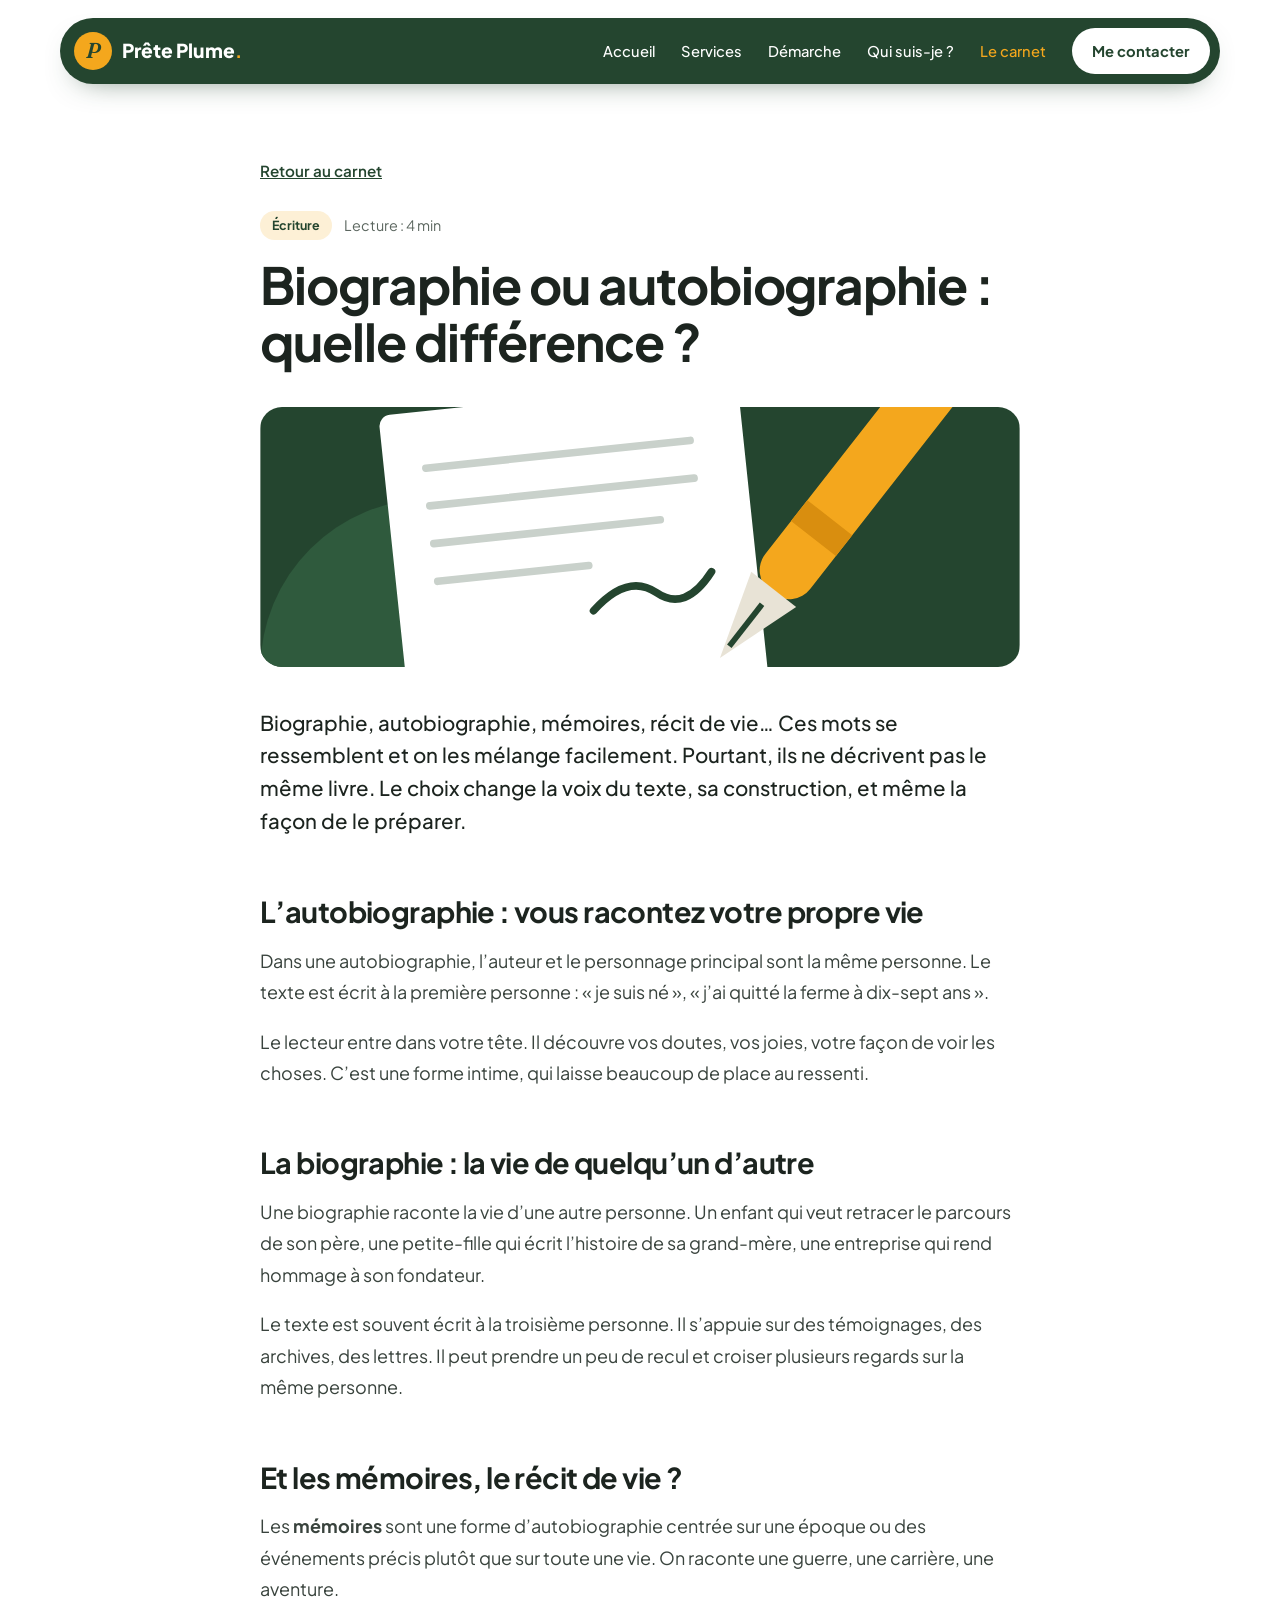
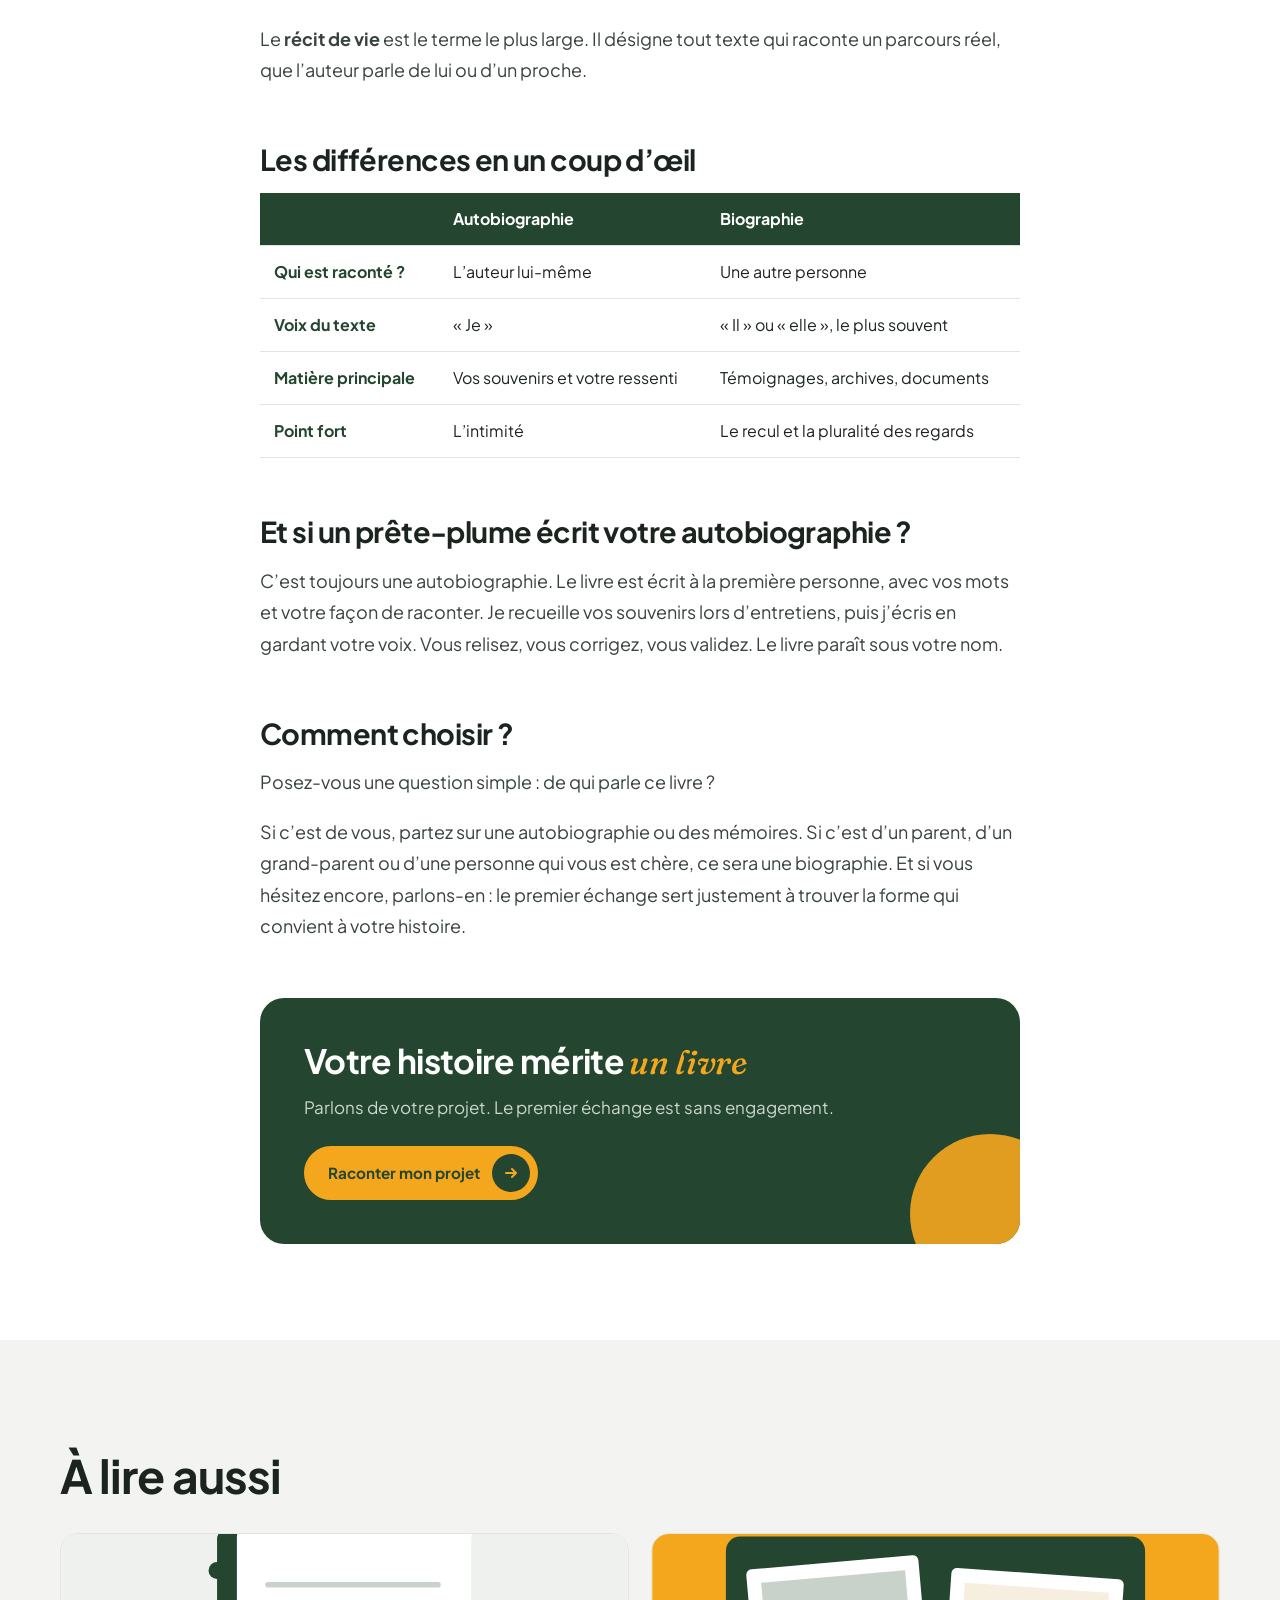
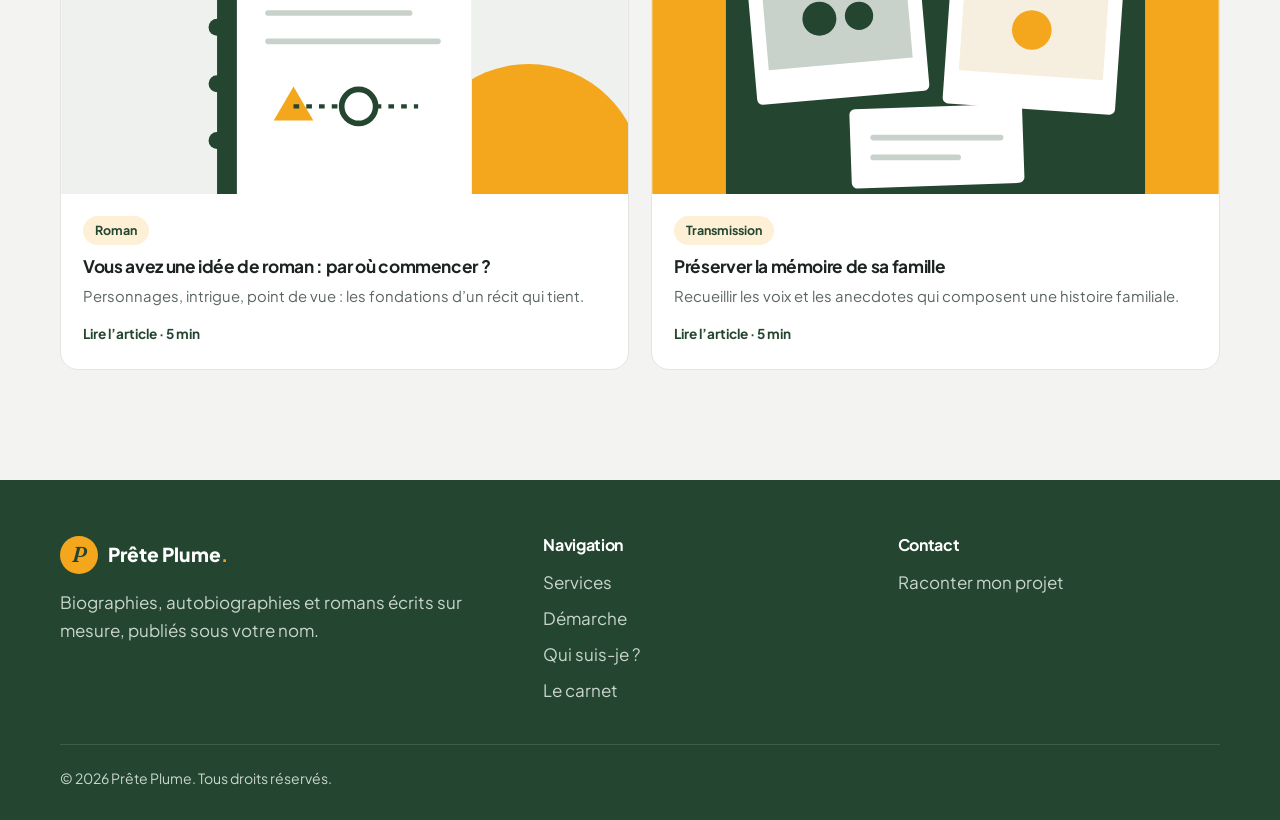
==== article-biographie-ou-autobiographie.html @ 500492b4 "Rédaction des quatre articles du carnet - Une page par article, avec illustration, temps de lecture," ====
<!doctype html>
<html lang="fr">
<head>
  <meta charset="utf-8">
  <meta name="viewport" content="width=device-width, initial-scale=1">
  <title>Biographie ou autobiographie : quelle différence ? Prête Plume</title>
  <meta name="description" content="Biographie, autobiographie, mémoires, récit de vie : les différences expliquées simplement, et comment choisir la forme de votre livre.">
  <link rel="icon" href="images/favicon.svg" type="image/svg+xml">
  <link rel="preconnect" href="https://fonts.googleapis.com">
  <link rel="preconnect" href="https://fonts.gstatic.com" crossorigin>
  <link href="https://fonts.googleapis.com/css2?family=Caveat:wght@600&family=Fraunces:ital,wght@1,500&family=Plus+Jakarta+Sans:wght@400;500;600;700;800&display=swap" rel="stylesheet">
  <link rel="stylesheet" href="styles.css">
</head>
<body>
  <div class="entete-zone">
    <header class="entete">
      <a class="logo" href="index.html"><span class="logo-rond" aria-hidden="true">P</span><span>Prête Plume<b>.</b></span></a>
      <button class="bouton-menu" type="button" aria-expanded="false" aria-controls="navigation">Menu</button>
      <nav class="navigation" id="navigation" aria-label="Navigation principale">
        <a href="index.html">Accueil</a>
        <a href="index.html#services">Services</a>
        <a href="index.html#demarche">Démarche</a>
        <a href="qui-suis-je.html">Qui suis-je ?</a>
        <a href="blog.html" aria-current="page">Le carnet</a>
        <a class="bouton-nav" href="index.html#contact">Me contacter</a>
      </nav>
    </header>
  </div>

  <main>
    <article class="lecture">
      <header class="lecture-entete">
        <a class="retour" href="blog.html">Retour au carnet</a>
        <p class="lecture-meta"><span class="categorie">Écriture</span> Lecture : 4 min</p>
        <h1>Biographie ou autobiographie : quelle différence ?</h1>
      </header>
      <img class="lecture-image" src="images/plume.svg" alt="" width="400" height="260">
      <div class="lecture-corps">
<p class="intro">Biographie, autobiographie, mémoires, récit de vie… Ces mots se ressemblent et on les mélange facilement. Pourtant, ils ne décrivent pas le même livre. Le choix change la voix du texte, sa construction, et même la façon de le préparer.</p>

<h2>L’autobiographie : vous racontez votre propre vie</h2>
<p>Dans une autobiographie, l’auteur et le personnage principal sont la même personne. Le texte est écrit à la première personne : « je suis né », « j’ai quitté la ferme à dix-sept ans ».</p>
<p>Le lecteur entre dans votre tête. Il découvre vos doutes, vos joies, votre façon de voir les choses. C’est une forme intime, qui laisse beaucoup de place au ressenti.</p>

<h2>La biographie : la vie de quelqu’un d’autre</h2>
<p>Une biographie raconte la vie d’une autre personne. Un enfant qui veut retracer le parcours de son père, une petite-fille qui écrit l’histoire de sa grand-mère, une entreprise qui rend hommage à son fondateur.</p>
<p>Le texte est souvent écrit à la troisième personne. Il s’appuie sur des témoignages, des archives, des lettres. Il peut prendre un peu de recul et croiser plusieurs regards sur la même personne.</p>

<h2>Et les mémoires, le récit de vie ?</h2>
<p>Les <strong>mémoires</strong> sont une forme d’autobiographie centrée sur une époque ou des événements précis plutôt que sur toute une vie. On raconte une guerre, une carrière, une aventure.</p>
<p>Le <strong>récit de vie</strong> est le terme le plus large. Il désigne tout texte qui raconte un parcours réel, que l’auteur parle de lui ou d’un proche.</p>

<h2>Les différences en un coup d’œil</h2>
<div class="tableau-defilant">
<table>
  <thead><tr><th scope="col"></th><th scope="col">Autobiographie</th><th scope="col">Biographie</th></tr></thead>
  <tbody>
    <tr><th scope="row">Qui est raconté ?</th><td>L’auteur lui-même</td><td>Une autre personne</td></tr>
    <tr><th scope="row">Voix du texte</th><td>« Je »</td><td>« Il » ou « elle », le plus souvent</td></tr>
    <tr><th scope="row">Matière principale</th><td>Vos souvenirs et votre ressenti</td><td>Témoignages, archives, documents</td></tr>
    <tr><th scope="row">Point fort</th><td>L’intimité</td><td>Le recul et la pluralité des regards</td></tr>
  </tbody>
</table>
</div>

<h2>Et si un prête-plume écrit votre autobiographie ?</h2>
<p>C’est toujours une autobiographie. Le livre est écrit à la première personne, avec vos mots et votre façon de raconter. Je recueille vos souvenirs lors d’entretiens, puis j’écris en gardant votre voix. Vous relisez, vous corrigez, vous validez. Le livre paraît sous votre nom.</p>

<h2>Comment choisir ?</h2>
<p>Posez-vous une question simple : de qui parle ce livre ?</p>
<p>Si c’est de vous, partez sur une autobiographie ou des mémoires. Si c’est d’un parent, d’un grand-parent ou d’une personne qui vous est chère, ce sera une biographie. Et si vous hésitez encore, parlons-en : le premier échange sert justement à trouver la forme qui convient à votre histoire.</p>
</div>
      <aside class="lecture-appel" aria-label="Contact">
        <h2>Votre histoire mérite <span class="accent">un livre</span></h2>
        <p>Parlons de votre projet. Le premier échange est sans engagement.</p>
        <a class="bouton bouton-jaune" href="index.html#contact">Raconter mon projet <span class="rond" aria-hidden="true"><svg viewBox="0 0 16 16" fill="none" stroke="currentColor" stroke-width="2" stroke-linecap="round" stroke-linejoin="round"><path d="M3 8h10M9 4l4 4-4 4"/></svg></span></a>
      </aside>
    </article>
    <section class="section lecture-suite" aria-labelledby="a-lire">
      <div class="conteneur">
        <h2 id="a-lire">À lire aussi</h2>
        <div class="articles">
          <a class="article" href="article-idee-de-roman.html"><img src="images/carnet.svg" alt="" width="400" height="260" loading="lazy"><div><span class="categorie">Roman</span><h3 class="h3">Vous avez une idée de roman : par où commencer ?</h3><p>Personnages, intrigue, point de vue : les fondations d’un récit qui tient.</p><span class="lire">Lire l’article · 5 min</span></div></a>
          <a class="article" href="article-memoire-familiale.html"><img src="images/famille.svg" alt="" width="400" height="260" loading="lazy"><div><span class="categorie">Transmission</span><h3 class="h3">Préserver la mémoire de sa famille</h3><p>Recueillir les voix et les anecdotes qui composent une histoire familiale.</p><span class="lire">Lire l’article · 5 min</span></div></a>
        </div>
      </div>
    </section>
  </main>
  <footer class="pied">
    <div class="conteneur">
      <div>
        <a class="logo" href="index.html"><span class="logo-rond" aria-hidden="true">P</span><span>Prête Plume<b>.</b></span></a>
        <p>Biographies, autobiographies et romans écrits sur mesure, publiés sous votre nom.</p>
      </div>
      <div>
        <h3>Navigation</h3>
        <ul><li><a href="index.html#services">Services</a></li><li><a href="index.html#demarche">Démarche</a></li><li><a href="qui-suis-je.html">Qui suis-je ?</a></li><li><a href="blog.html">Le carnet</a></li></ul>
      </div>
      <div>
        <h3>Contact</h3>
        <ul><li><a href="index.html#contact">Raconter mon projet</a></li></ul>
      </div>
    </div>
    <p class="pied-bas">© <span class="annee"></span> Prête Plume. Tous droits réservés.</p>
  </footer>
  <script src="script.js"></script>
</body>
</html>
---- styles.css ----
:root {
  --vert: #24452f;
  --vert-clair: #2f5a3d;
  --jaune: #f4a71d;
  --jaune-fonce: #d98e0f;
  --blanc: #ffffff;
  --gris: #f3f4f1;
  --encre: #1c241f;
  --texte: #5b665f;
  --filet: #e2e5e0;
  --sans: "Plus Jakarta Sans", system-ui, -apple-system, "Segoe UI", sans-serif;
  --serif: "Fraunces", Georgia, serif;
  --main: "Caveat", cursive;
  --large: min(1160px, 100% - 2 * var(--gouttiere));
  --gouttiere: clamp(16px, 4vw, 40px);
}

*, *::before, *::after { box-sizing: border-box; }
html { scroll-behavior: smooth; -webkit-text-size-adjust: 100%; }
body { margin: 0; background: var(--blanc); color: var(--encre); font: 400 1.0625rem/1.65 var(--sans); overflow-x: hidden; }
img { max-width: 100%; display: block; }
h1, h2, h3 { margin: 0; line-height: 1.12; font-weight: 700; letter-spacing: -.02em; text-wrap: balance; }
h1 { font-size: clamp(2.4rem, 5vw, 3.9rem); }
h2 { font-size: clamp(2rem, 3.6vw, 2.9rem); }
h3 { font-size: 1.25rem; }
p { margin: 0 0 1em; }
a { color: inherit; }
:focus-visible { outline: 3px solid var(--jaune); outline-offset: 3px; }

.accent { font-family: var(--serif); font-style: italic; font-weight: 500; color: var(--jaune); letter-spacing: -.01em; }
.conteneur { width: var(--large); margin-inline: auto; }
.visuellement-cache { position: absolute; width: 1px; height: 1px; overflow: hidden; clip: rect(0 0 0 0); white-space: nowrap; }

/* Boutons */

.bouton {
  display: inline-flex; align-items: center; gap: 12px;
  border: 2px solid var(--vert); border-radius: 999px;
  background: var(--vert); color: var(--blanc);
  padding: 6px 6px 6px 22px;
  font: 700 .95rem/1 var(--sans); text-decoration: none; cursor: pointer;
  transition: background .2s, border-color .2s;
}
.bouton .rond {
  display: grid; place-items: center; width: 38px; height: 38px; border-radius: 50%;
  background: var(--jaune); color: var(--vert);
}
.bouton .rond svg { width: 16px; height: 16px; }
.bouton:hover { background: var(--vert-clair); border-color: var(--vert-clair); }
.bouton-contour { background: transparent; color: var(--vert); padding: 14px 24px; }
.bouton-contour:hover { background: var(--vert); color: var(--blanc); }
.bouton-jaune { background: var(--jaune); border-color: var(--jaune); color: var(--vert); }
.bouton-jaune .rond { background: var(--vert); color: var(--jaune); }
.bouton-jaune:hover { background: var(--jaune-fonce); border-color: var(--jaune-fonce); }

/* En-tête */

.entete-zone { padding-top: 18px; position: sticky; top: 0; z-index: 20; }
.entete {
  position: relative; width: var(--large); margin-inline: auto;
  display: flex; align-items: center; justify-content: space-between; gap: 20px;
  background: var(--vert); color: var(--blanc);
  border-radius: 999px; padding: 10px 10px 10px 14px;
  box-shadow: 0 12px 30px -18px rgba(36, 69, 47, .7);
}
.logo { display: inline-flex; align-items: center; gap: 10px; color: var(--blanc); text-decoration: none; font-weight: 800; font-size: 1.2rem; white-space: nowrap; }
.logo-rond { display: grid; place-items: center; width: 38px; height: 38px; border-radius: 50%; background: var(--jaune); color: var(--vert); font: italic 600 1.35rem/1 var(--serif); }
.logo b { color: var(--jaune); }
.navigation { display: flex; align-items: center; gap: 26px; font-size: .92rem; font-weight: 500; }
.navigation a { text-decoration: none; }
.navigation a:not(.bouton-nav):hover, .navigation a[aria-current="page"] { color: var(--jaune); }
.bouton-nav { background: var(--blanc); color: var(--vert); border-radius: 999px; padding: 11px 20px; font-weight: 700; }
.bouton-nav:hover { background: var(--jaune); }
.bouton-menu { display: none; border: 0; border-radius: 999px; background: var(--blanc); color: var(--vert); padding: 10px 18px; font: 700 .92rem var(--sans); cursor: pointer; }

/* Ouverture */

.ouverture { width: var(--large); margin-inline: auto; display: grid; grid-template-columns: 1.05fr .95fr; gap: 40px; align-items: center; padding: clamp(40px, 6vw, 72px) 0 40px; }
.salut {
  position: relative; display: inline-block; margin: 0 0 22px; padding: 6px 14px;
  border: 1.5px solid var(--encre); font: 600 1.5rem/1 var(--main);
}
.salut::before, .salut::after { content: ""; position: absolute; width: 9px; height: 9px; background: var(--jaune); border: 1.5px solid var(--encre); }
.salut::before { top: -5px; left: -5px; }
.salut::after { bottom: -5px; right: -5px; }
.ouverture h1 { max-width: 13em; }
.chapeau { color: var(--texte); max-width: 34em; margin: 22px 0 30px; font-size: 1.1rem; }
.actions { display: flex; flex-wrap: wrap; gap: 14px; align-items: center; }

.visuel { position: relative; width: min(100%, 470px); aspect-ratio: 1; margin-left: auto; }
.visuel .forme { position: absolute; inset: 8% 4% 4% 8%; background: var(--jaune); border-radius: 58% 42% 46% 54% / 52% 48% 52% 48%; }
.visuel .forme-2 { position: absolute; inset: 0 auto auto 0; width: 34%; aspect-ratio: 1; border: 2px dashed var(--vert); border-radius: 50%; }
.visuel .photo { position: absolute; inset: 14% 10% 10% 14%; border-radius: 50%; overflow: hidden; border: 8px solid var(--blanc); box-shadow: 0 30px 60px -30px rgba(28, 36, 31, .55); }
.visuel .photo img { width: 100%; height: 100%; object-fit: cover; }
.pastille {
  position: absolute; display: inline-flex; align-items: center; gap: 8px;
  padding: 10px 18px; border-radius: 999px; font-weight: 700; font-size: .9rem; white-space: nowrap;
  box-shadow: 0 14px 30px -16px rgba(28, 36, 31, .6);
}
.pastille-vert { background: var(--vert); color: var(--blanc); }
.pastille-jaune { background: var(--jaune); color: var(--vert); }
.pastille-blanc { background: var(--blanc); color: var(--vert); }
.visuel .p1 { left: -4%; bottom: 16%; }
.visuel .p2 { right: -2%; top: 52%; }
.visuel .p3 { left: 18%; top: 4%; }

.badge { position: absolute; right: 2%; top: 6%; width: 104px; height: 104px; border-radius: 50%; background: var(--vert); color: var(--blanc); display: grid; place-items: center; text-decoration: none; }
.badge svg.texte-rond { position: absolute; inset: 0; width: 100%; height: 100%; animation: tourne 16s linear infinite; }
.badge .coeur { width: 40px; height: 40px; border-radius: 50%; background: var(--jaune); color: var(--vert); display: grid; place-items: center; }
.badge .coeur svg { width: 16px; height: 16px; }
@keyframes tourne { to { transform: rotate(360deg); } }

/* Bandeau défilant */

.bandeau { position: relative; margin: 40px 0 0; padding: 26px 0 34px; }
.bandeau::before { content: ""; position: absolute; inset: 22px 0 0; background: var(--vert); transform: skewY(-1.4deg); }
.bandeau-piste { position: relative; background: var(--jaune); transform: skewY(1deg); overflow: hidden; padding: 18px 0; }
.bandeau-ruban { display: flex; width: max-content; gap: 40px; animation: defile 34s linear infinite; }
.bandeau-ruban span { display: inline-flex; align-items: center; gap: 40px; font-weight: 800; font-size: clamp(1.2rem, 2.2vw, 1.7rem); color: var(--encre); white-space: nowrap; }
.bandeau-ruban span::after { content: "✳"; color: var(--vert); font-weight: 400; }
@keyframes defile { to { transform: translateX(-50%); } }

/* Sections */

.section { padding: clamp(64px, 9vw, 110px) 0; }
.section-entete { display: flex; justify-content: space-between; align-items: end; gap: 24px; flex-wrap: wrap; margin-bottom: 44px; }
.section-entete.centre { flex-direction: column; align-items: center; text-align: center; }
.section-entete p { color: var(--texte); max-width: 34em; margin: 14px 0 0; }
.surtitre { display: inline-flex; align-items: center; gap: 10px; margin: 0 0 10px; font-weight: 600; font-size: .98rem; }
.surtitre::before { content: ""; width: 14px; height: 3px; border-radius: 2px; background: var(--jaune); }

.cartes { display: grid; grid-template-columns: repeat(3, 1fr); gap: 22px; }
.carte { display: flex; flex-direction: column; background: var(--gris); border: 1px solid var(--filet); border-radius: 18px; padding: 28px; transition: background .25s, color .25s, transform .25s; }
.carte .icone { display: grid; place-items: center; width: 62px; height: 62px; border-radius: 50%; background: var(--blanc); margin-bottom: 22px; }
.carte .icone svg { width: 30px; height: 30px; }
.carte h3 { margin-bottom: 10px; }
.carte p { color: var(--texte); font-size: .98rem; }
.carte .lien { margin-top: auto; font-weight: 700; font-size: .95rem; color: var(--vert); text-decoration: none; display: inline-flex; gap: 8px; align-items: center; }
.carte .lien svg { width: 16px; height: 16px; color: var(--jaune-fonce); }
.carte:hover { background: var(--vert); color: var(--blanc); transform: translateY(-4px); }
.carte:hover p { color: #c9d6cd; }
.carte:hover .lien { color: var(--jaune); }

.etapes { list-style: none; margin: 0; padding: 0; display: grid; grid-template-columns: repeat(3, 1fr); gap: 22px; counter-reset: etape; }
.etapes li { counter-increment: etape; position: relative; padding: 30px 28px 28px; border-radius: 18px; background: var(--blanc); border: 1px solid var(--filet); }
.etapes li::before { content: counter(etape); display: grid; place-items: center; width: 52px; height: 52px; border-radius: 50%; background: var(--jaune); color: var(--vert); font: 800 1.35rem/1 var(--sans); margin-bottom: 20px; }
.etapes h3 { margin-bottom: 8px; }
.etapes p { color: var(--texte); margin: 0; font-size: .98rem; }
.demarche { background: var(--gris); }

/* À propos */

.apropos { background: var(--vert); color: var(--blanc); overflow: hidden; }
.apropos .conteneur { display: grid; grid-template-columns: .9fr 1.1fr; gap: clamp(40px, 6vw, 90px); align-items: center; }
.apropos .surtitre { color: var(--blanc); }
.apropos p { color: #c9d6cd; }
.apropos-visuel { position: relative; width: min(100%, 440px); aspect-ratio: 1; margin-inline: auto; }
.apropos-visuel .cercle { position: absolute; inset: 0; border-radius: 50%; background: var(--jaune); }
.apropos-visuel .photo { position: absolute; inset: 9%; border-radius: 50%; overflow: hidden; border: 6px solid var(--vert); }
.apropos-visuel .photo img { width: 100%; height: 100%; object-fit: cover; }
.nuage { position: absolute; left: 0; right: 0; bottom: -2%; display: flex; flex-wrap: wrap; justify-content: center; gap: 8px; padding: 0 6%; }
.nuage span { padding: 7px 14px; border-radius: 999px; font-weight: 700; font-size: .82rem; box-shadow: 0 10px 20px -12px rgba(0, 0, 0, .5); }
.nuage span:nth-child(odd) { background: var(--jaune); color: var(--vert); transform: rotate(-4deg); }
.nuage span:nth-child(even) { background: var(--encre); color: var(--blanc); transform: rotate(3deg); }

.chiffres { display: grid; grid-template-columns: repeat(3, 1fr); gap: 18px; margin: 30px 0 34px; padding: 0; list-style: none; }
.chiffres strong { display: block; font-size: clamp(1.7rem, 3vw, 2.2rem); color: var(--jaune); line-height: 1.1; }
.chiffres span { font-size: .9rem; color: #c9d6cd; }
.signature { font: 600 2.1rem/1 var(--main); color: var(--jaune); margin-left: 20px; }
.apropos .actions { align-items: center; }

/* Carnet */

.articles { display: grid; grid-template-columns: repeat(4, 1fr); gap: 22px; }
.article { border-radius: 18px; overflow: hidden; background: var(--blanc); border: 1px solid var(--filet); display: flex; flex-direction: column; }
.article img { aspect-ratio: 400 / 260; width: 100%; object-fit: cover; }
.article div { padding: 20px 22px 24px; }
.article .categorie { display: inline-block; font-size: .78rem; font-weight: 700; color: var(--vert); background: #fdf0d6; border-radius: 999px; padding: 4px 12px; margin-bottom: 12px; }
.article h3, .article .h3 { font-size: 1.08rem; margin-bottom: 8px; }
.article p { color: var(--texte); font-size: .93rem; margin: 0; }
.article .bientot { display: block; margin-top: 14px; font-size: .85rem; font-weight: 600; color: var(--jaune-fonce); }
.carnet-page .articles { grid-template-columns: repeat(2, 1fr); }

/* Contact */

.contact { background: var(--gris); }
.contact-boite { display: grid; grid-template-columns: .9fr 1.1fr; border-radius: 28px; overflow: hidden; background: var(--blanc); border: 1px solid var(--filet); }
.contact-infos { position: relative; background: var(--vert); color: var(--blanc); padding: clamp(32px, 5vw, 56px); overflow: hidden; }
.contact-infos::after { content: ""; position: absolute; right: -80px; bottom: -80px; width: 240px; height: 240px; border-radius: 50%; background: var(--jaune); }
.contact-infos p { color: #c9d6cd; position: relative; z-index: 1; }
.contact-infos .surtitre { color: var(--blanc); }
.contact-infos h2 { position: relative; z-index: 1; }
.engagements { list-style: none; padding: 0; margin: 26px 0 0; display: grid; gap: 12px; position: relative; z-index: 1; }
.engagements li { display: flex; gap: 12px; align-items: center; font-weight: 600; }
.engagements li::before { content: "✓"; display: grid; place-items: center; width: 28px; height: 28px; flex: none; border-radius: 50%; background: var(--jaune); color: var(--vert); font-weight: 800; }

.formulaire { padding: clamp(28px, 5vw, 56px); display: grid; grid-template-columns: 1fr 1fr; gap: 18px; }
.champ { display: flex; flex-direction: column; gap: 7px; font-weight: 600; font-size: .92rem; }
.champ.large, .formulaire .large { grid-column: 1 / -1; }
.facultatif { color: var(--texte); font-weight: 400; }
input[type="text"], input[type="email"], input[type="tel"], select, textarea {
  width: 100%; border: 1.5px solid var(--filet); border-radius: 12px; background: var(--gris);
  padding: 13px 15px; font: 400 1rem/1.4 var(--sans); color: var(--encre);
}
input:focus, select:focus, textarea:focus { outline: none; border-color: var(--vert); background: var(--blanc); box-shadow: 0 0 0 4px rgba(244, 167, 29, .3); }
textarea { min-height: 140px; resize: vertical; }
.formulaire .bouton { justify-self: start; }
.statut { margin: 0; font-weight: 600; min-height: 1.6em; }
.statut.erreur { color: #b42318; }
.statut.envoye { color: #1f7a45; }
.statut a { color: inherit; }

/* Pages intérieures */

.bandeau-page { width: var(--large); margin: 34px auto 0; border-radius: 28px; background: var(--vert); color: var(--blanc); padding: clamp(40px, 6vw, 72px); position: relative; overflow: hidden; }
.bandeau-page::after { content: ""; position: absolute; right: -60px; top: -60px; width: 220px; height: 220px; border-radius: 50%; background: var(--jaune); }
.bandeau-page p { color: #c9d6cd; max-width: 34em; margin: 14px 0 0; position: relative; z-index: 1; }
.bandeau-page h1 { position: relative; z-index: 1; max-width: 14em; }
.bandeau-page .surtitre { color: var(--blanc); position: relative; z-index: 1; }

.profil { display: grid; grid-template-columns: .85fr 1.15fr; gap: clamp(40px, 6vw, 90px); align-items: start; }
.profil-texte p { color: var(--texte); }
.profil-texte .chapeau { color: var(--encre); font-size: 1.2rem; margin-top: 0; }
.parcours { list-style: none; padding: 0; margin: 30px 0; display: grid; grid-template-columns: repeat(3, 1fr); gap: 14px; }
.parcours li { background: var(--gris); border-radius: 16px; padding: 18px; border: 1px solid var(--filet); }
.parcours strong { display: block; color: var(--vert); font-size: 1.05rem; }
.parcours span { font-size: .88rem; color: var(--texte); }

.merci { text-align: center; }
.merci .icone-ok { width: 84px; height: 84px; margin: 0 auto 24px; border-radius: 50%; background: var(--jaune); color: var(--vert); display: grid; place-items: center; font-size: 2.4rem; font-weight: 800; }
.merci p { color: var(--texte); }

/* Pied de page */

.pied { background: var(--vert); color: #c9d6cd; padding: 56px 0 30px; margin-top: 0; }
.pied .conteneur { display: grid; grid-template-columns: 1.4fr 1fr 1fr; gap: 32px; }
.pied h3 { color: var(--blanc); font-size: 1rem; margin-bottom: 14px; }
.pied ul { list-style: none; padding: 0; margin: 0; display: grid; gap: 8px; }
.pied a { text-decoration: none; }
.pied a:hover { color: var(--jaune); }
.pied .logo { margin-bottom: 14px; }
.pied-bas { width: var(--large); margin: 40px auto 0; padding-top: 22px; border-top: 1px solid #3b6047; font-size: .88rem; }

/* Responsive */

@media (max-width: 1000px) {
  .articles { grid-template-columns: repeat(2, 1fr); }
}

@media (max-width: 860px) {
  .bouton-menu { display: block; }
  .navigation {
    display: none; position: absolute; top: calc(100% + 10px); left: 0; right: 0;
    flex-direction: column; align-items: stretch; gap: 4px;
    background: var(--vert); border-radius: 24px; padding: 14px;
    box-shadow: 0 20px 40px -20px rgba(0, 0, 0, .6);
  }
  .navigation a { padding: 12px 14px; border-radius: 12px; }
  .navigation.ouverte { display: flex; }
  .bouton-nav { text-align: center; margin-top: 6px; }

  .ouverture, .apropos .conteneur, .contact-boite, .profil { grid-template-columns: 1fr; }
  .visuel { margin: 10px auto 0; width: min(100%, 400px); }
  .cartes, .etapes { grid-template-columns: 1fr; }
  .pied .conteneur { grid-template-columns: 1fr 1fr; }
  .pied .conteneur > div:first-child { grid-column: 1 / -1; }
}

@media (max-width: 560px) {
  .articles, .carnet-page .articles, .formulaire, .parcours { grid-template-columns: 1fr; }
  .chiffres { grid-template-columns: 1fr 1fr 1fr; gap: 10px; }
  .chiffres strong { font-size: 1.4rem; }
  .badge { width: 84px; height: 84px; }
  .visuel .p1 { left: 0; }
  .visuel .p2 { right: 0; }
  .pastille { font-size: .8rem; padding: 8px 14px; }
  .entete { padding-left: 10px; }
  .logo { font-size: 1.05rem; }
  .signature { display: none; }
}

@media (prefers-reduced-motion: reduce) {
  html { scroll-behavior: auto; }
  .bandeau-ruban, .badge svg.texte-rond { animation: none; }
  .carte, .bouton { transition: none; }
  .carte:hover { transform: none; }
}

/* Cartes d'articles cliquables */

a.article { color: inherit; text-decoration: none; transition: transform .25s, box-shadow .25s; }
a.article:hover { transform: translateY(-4px); box-shadow: 0 24px 40px -28px rgba(28, 36, 31, .5); }
.article .lire { display: block; margin-top: 14px; font-size: .85rem; font-weight: 700; color: var(--vert); }
a.article:hover .lire { color: var(--jaune-fonce); }

/* Page d'article */

.lecture { width: min(760px, 100% - 2 * var(--gouttiere)); margin: 0 auto; padding: clamp(40px, 6vw, 72px) 0 clamp(56px, 8vw, 96px); }
.retour { display: inline-block; font-weight: 600; font-size: .95rem; color: var(--vert); margin-bottom: 28px; }
.lecture-meta { display: flex; align-items: center; gap: 12px; color: var(--texte); font-size: .9rem; margin: 0 0 16px; }
.lecture-meta .categorie { font-size: .78rem; font-weight: 700; color: var(--vert); background: #fdf0d6; border-radius: 999px; padding: 4px 12px; }
.lecture h1 { font-size: clamp(2.1rem, 4.6vw, 3.2rem); }
.lecture-image { width: 100%; border-radius: 22px; margin: 36px 0 40px; aspect-ratio: 400 / 260; object-fit: cover; }
.lecture-corps { font-size: 1.125rem; line-height: 1.75; }
.lecture-corps .intro { font-size: 1.28rem; line-height: 1.6; color: var(--encre); font-weight: 500; }
.lecture-corps p { color: #39433d; }
.lecture-corps h2 { font-size: clamp(1.45rem, 2.6vw, 1.8rem); margin: 2em 0 .6em; }
.lecture-corps ul { padding-left: 1.2em; margin: 0 0 1.2em; color: #39433d; }
.lecture-corps li { margin-bottom: .5em; }
.lecture-corps li::marker { color: var(--jaune-fonce); }
.tableau-defilant { overflow-x: auto; margin: 0 0 1.4em; }
.lecture-corps table { width: 100%; border-collapse: collapse; font-size: 1rem; min-width: 480px; }
.lecture-corps th, .lecture-corps td { text-align: left; padding: 12px 14px; border-bottom: 1px solid var(--filet); vertical-align: top; }
.lecture-corps thead th { background: var(--vert); color: var(--blanc); }
.lecture-corps tbody th { font-weight: 700; color: var(--vert); }
.lecture-appel { position: relative; overflow: hidden; margin-top: 56px; padding: clamp(28px, 5vw, 44px); border-radius: 24px; background: var(--vert); color: var(--blanc); }
.lecture-appel::after { content: ""; position: absolute; right: -50px; bottom: -50px; width: 160px; height: 160px; border-radius: 50%; background: var(--jaune); opacity: .9; }
.lecture-appel h2 { font-size: clamp(1.6rem, 3vw, 2.1rem); position: relative; z-index: 1; }
.lecture-appel p { color: #c9d6cd; margin: 12px 0 24px; position: relative; z-index: 1; }
.lecture-appel .bouton { position: relative; z-index: 1; }
.lecture-suite { background: var(--gris); }
.lecture-suite h2 { margin-bottom: 32px; }
.lecture-suite .articles { grid-template-columns: repeat(2, 1fr); }

@media (max-width: 560px) {
  .lecture-suite .articles { grid-template-columns: 1fr; }
}

@media (prefers-reduced-motion: reduce) {
  a.article { transition: none; }
  a.article:hover { transform: none; }
}
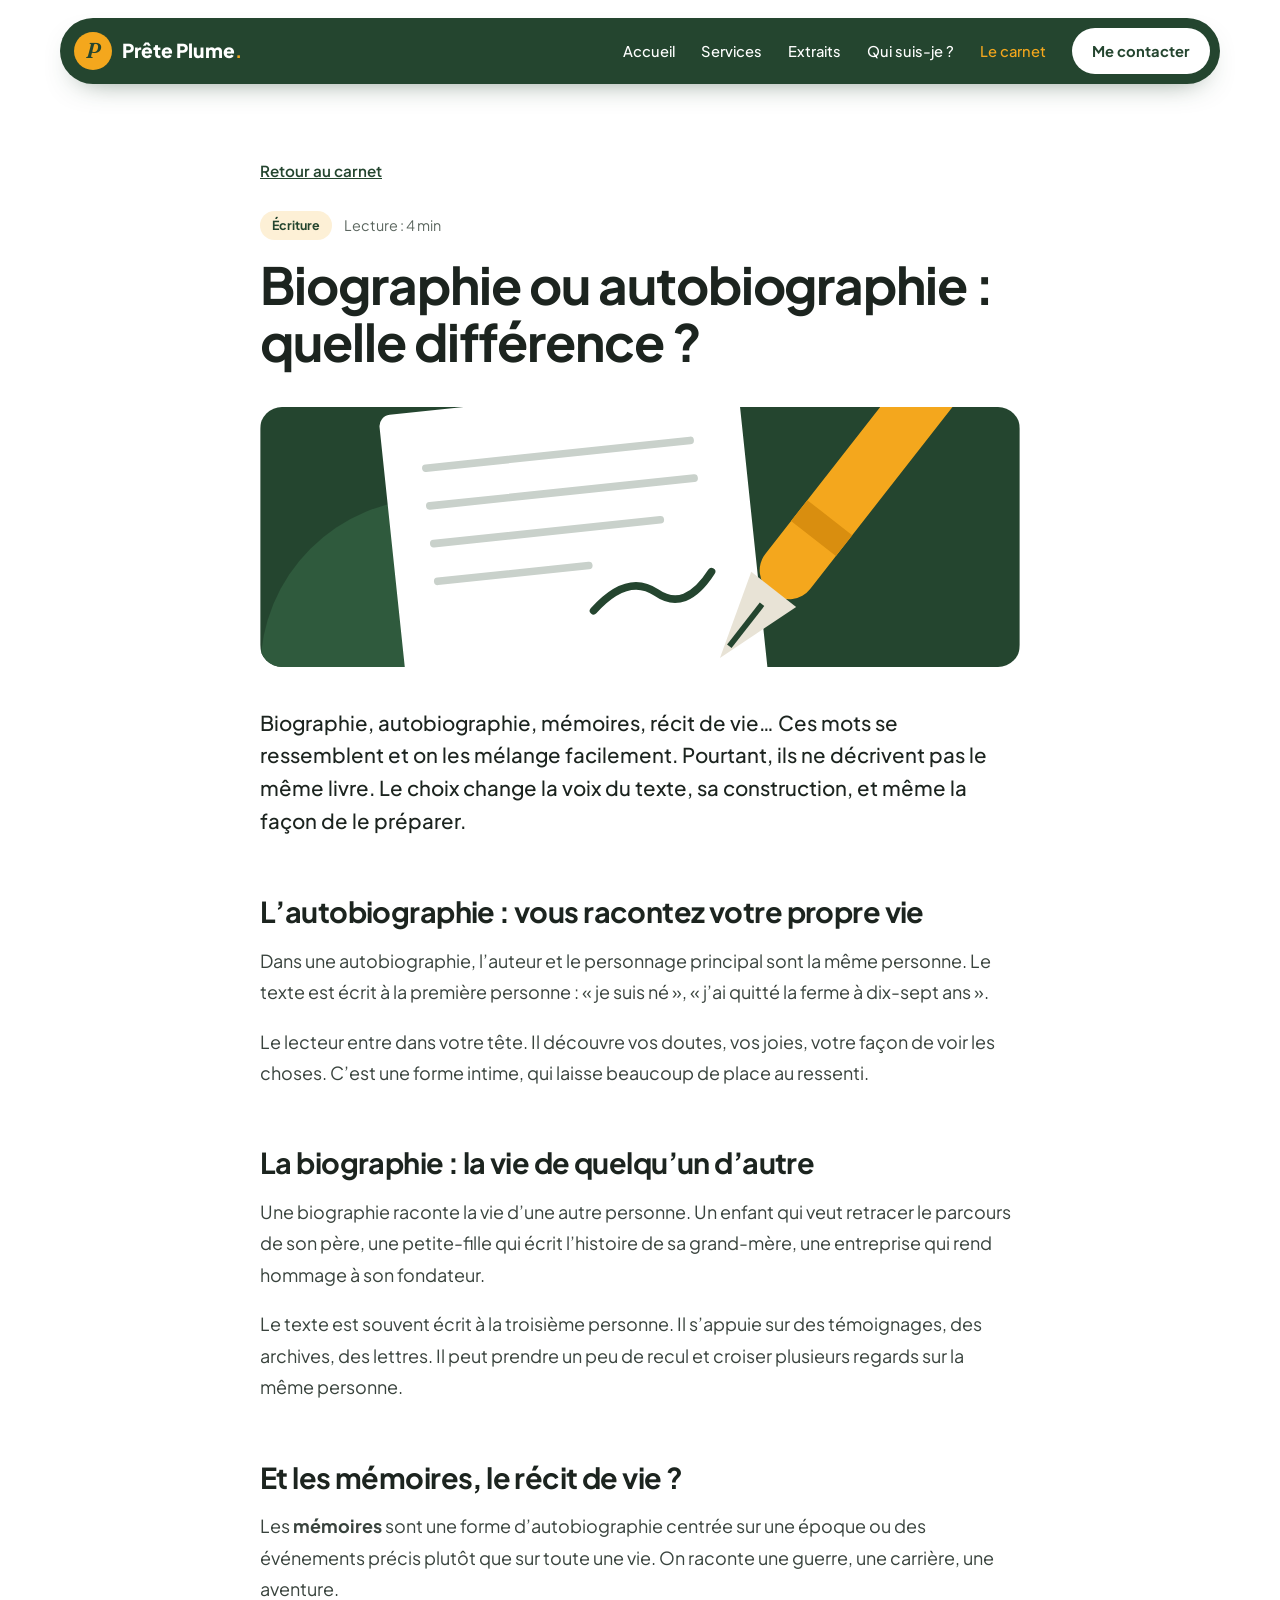
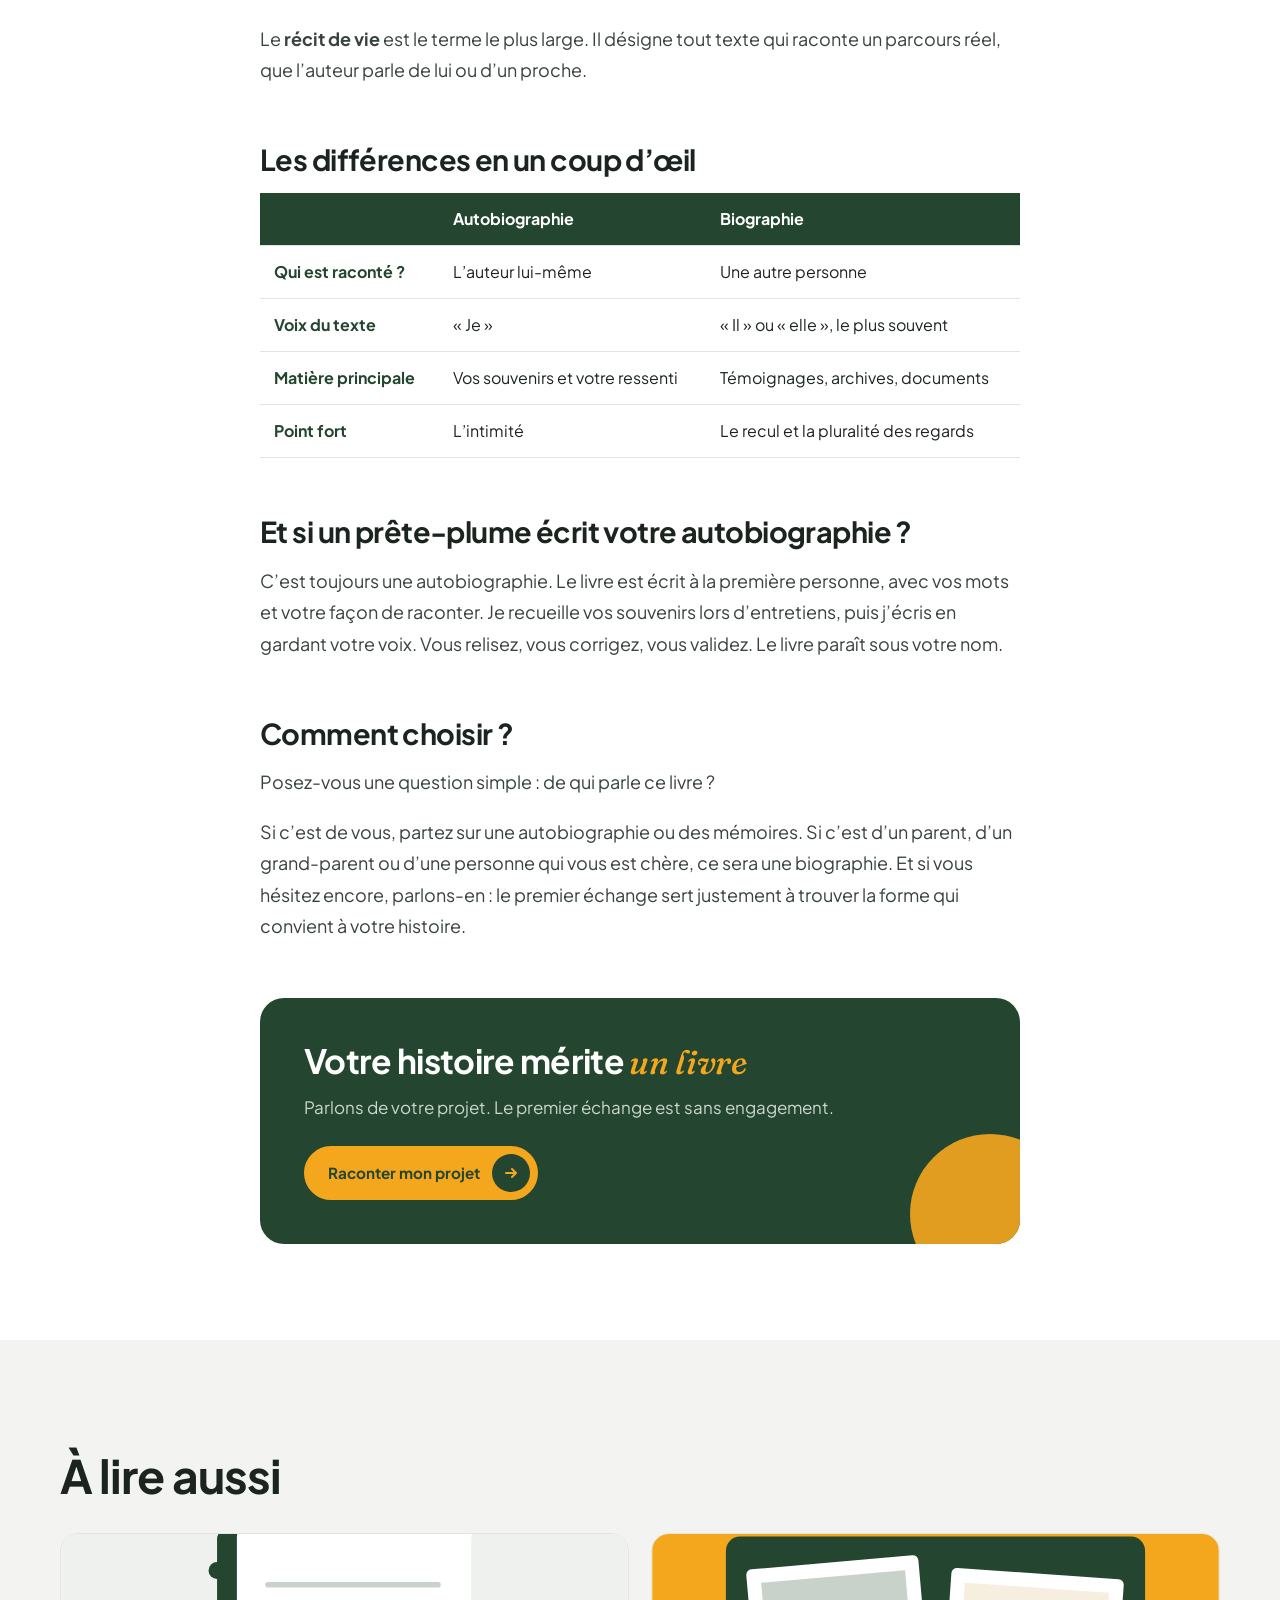
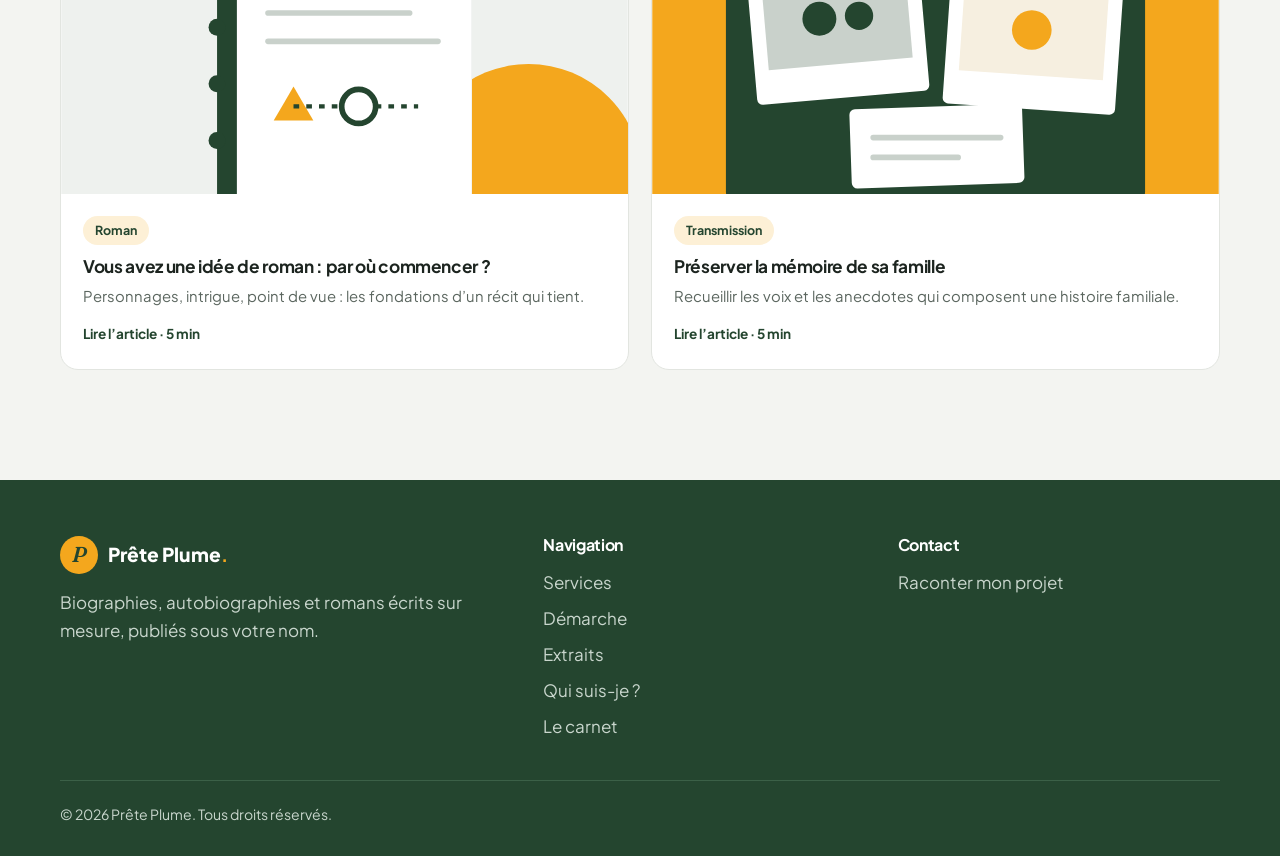
==== commit c3c262f7: "Sections Mes extraits et Questions fréquentes - Trois extraits d'exemple (biographie, autobiographie" ====
--- a/article-biographie-ou-autobiographie.html
+++ b/article-biographie-ou-autobiographie.html
@@ -8,7 +8,7 @@
   <link rel="icon" href="images/favicon.svg" type="image/svg+xml">
   <link rel="preconnect" href="https://fonts.googleapis.com">
   <link rel="preconnect" href="https://fonts.gstatic.com" crossorigin>
-  <link href="https://fonts.googleapis.com/css2?family=Caveat:wght@600&family=Fraunces:ital,wght@1,500&family=Plus+Jakarta+Sans:wght@400;500;600;700;800&display=swap" rel="stylesheet">
+  <link href="https://fonts.googleapis.com/css2?family=Caveat:wght@600&family=Fraunces:ital,wght@0,400;1,400;1,500&family=Plus+Jakarta+Sans:wght@400;500;600;700;800&display=swap" rel="stylesheet">
   <link rel="stylesheet" href="styles.css">
 </head>
 <body>
@@ -19,7 +19,7 @@
       <nav class="navigation" id="navigation" aria-label="Navigation principale">
         <a href="index.html">Accueil</a>
         <a href="index.html#services">Services</a>
-        <a href="index.html#demarche">Démarche</a>
+        <a href="extraits.html">Extraits</a>
         <a href="qui-suis-je.html">Qui suis-je ?</a>
         <a href="blog.html" aria-current="page">Le carnet</a>
         <a class="bouton-nav" href="index.html#contact">Me contacter</a>
@@ -94,7 +94,7 @@
       </div>
       <div>
         <h3>Navigation</h3>
-        <ul><li><a href="index.html#services">Services</a></li><li><a href="index.html#demarche">Démarche</a></li><li><a href="qui-suis-je.html">Qui suis-je ?</a></li><li><a href="blog.html">Le carnet</a></li></ul>
+        <ul><li><a href="index.html#services">Services</a></li><li><a href="index.html#demarche">Démarche</a></li><li><a href="extraits.html">Extraits</a></li><li><a href="qui-suis-je.html">Qui suis-je ?</a></li><li><a href="blog.html">Le carnet</a></li></ul>
       </div>
       <div>
         <h3>Contact</h3>
--- a/styles.css
+++ b/styles.css
@@ -330,3 +330,109 @@
   a.article { transition: none; }
   a.article:hover { transform: none; }
 }
+
+/* Avis clients : deux rangées qui défilent en sens inverse */
+
+.avis { overflow: hidden; }
+.avis .section-entete a { color: var(--vert); font-weight: 600; }
+.defile {
+  --duree: 40s;
+  overflow: hidden;
+  padding: 10px 0;
+  -webkit-mask-image: linear-gradient(90deg, transparent, #000 15%, #000 85%, transparent);
+  mask-image: linear-gradient(90deg, transparent, #000 15%, #000 85%, transparent);
+}
+.defile-piste { display: flex; gap: 20px; width: max-content; animation: defile-avis var(--duree, 40s) linear infinite; }
+.defile-inverse .defile-piste { animation-direction: reverse; }
+.defile:hover .defile-piste, .defile:focus-within .defile-piste { animation-play-state: paused; }
+@keyframes defile-avis { to { transform: translateX(calc(-50% - 10px)); } }
+
+.avis-carte { width: 320px; flex: none; margin: 0; padding: 22px; border-radius: 18px; background: var(--blanc); border: 1px solid var(--filet); }
+.avis-tete { display: flex; align-items: center; gap: 12px; margin-bottom: 12px; }
+.avis-initiale { display: grid; place-items: center; width: 42px; height: 42px; flex: none; border-radius: 50%; background: var(--vert); color: var(--jaune); font-weight: 800; }
+.avis-tete figcaption { display: flex; flex-direction: column; line-height: 1.3; min-width: 0; }
+.avis-tete strong { font-size: .95rem; }
+.avis-tete figcaption time { font-size: .8rem; color: var(--texte); }
+.avis-carte blockquote { margin: 0; font-size: .95rem; color: #39433d; display: -webkit-box; -webkit-line-clamp: 4; -webkit-box-orient: vertical; overflow: hidden; }
+
+@media (max-width: 560px) {
+  .avis-carte { width: 270px; }
+}
+
+@media (prefers-reduced-motion: reduce) {
+  .defile { overflow-x: auto; -webkit-mask-image: none; mask-image: none; }
+  .defile-piste { animation: none; padding: 0 var(--gouttiere); }
+}
+
+/* Extraits : des pages de livre */
+
+.extraits { background: var(--blanc); }
+.pages-livre { display: grid; grid-template-columns: repeat(3, 1fr); gap: 26px; }
+.page-livre {
+  position: relative; display: flex; flex-direction: column;
+  padding: 34px 30px 28px; border-radius: 4px 18px 18px 4px;
+  background: #fffdf7; color: var(--encre); text-decoration: none;
+  border: 1px solid #ece6d6; border-left: 6px solid var(--vert);
+  box-shadow: 6px 6px 0 -1px #fffdf7, 6px 6px 0 0 #ece6d6;
+  transition: transform .25s;
+}
+.page-livre:nth-child(2) { border-left-color: var(--jaune); }
+.page-genre { align-self: flex-start; font: 700 .78rem/1 var(--sans); color: var(--vert); background: #fdf0d6; border-radius: 999px; padding: 6px 12px; margin-bottom: 18px; }
+.page-livre h3 { font: italic 500 1.5rem/1.2 var(--serif); letter-spacing: 0; margin-bottom: 14px; }
+.page-livre p { font: 400 1.05rem/1.7 var(--serif); color: #3d4640; }
+.page-livre p::before { content: "« "; color: var(--jaune-fonce); }
+.page-livre p::after { content: " »"; color: var(--jaune-fonce); }
+.page-lire { margin-top: auto; padding-top: 14px; font-weight: 700; font-size: .92rem; color: var(--vert); }
+.page-livre:hover { transform: translateY(-4px) rotate(-.4deg); }
+.page-livre:hover .page-lire { color: var(--jaune-fonce); }
+
+.sommaire-extraits { width: var(--large); margin: 0 auto 48px; display: flex; flex-wrap: wrap; justify-content: center; gap: 10px; }
+.sommaire-extraits a { padding: 10px 20px; border-radius: 999px; border: 1.5px solid var(--vert); color: var(--vert); font-weight: 700; text-decoration: none; }
+.sommaire-extraits a:hover { background: var(--vert); color: var(--blanc); }
+
+.extrait {
+  width: min(760px, 100% - 2 * var(--gouttiere)); margin: 0 auto 56px;
+  padding: clamp(28px, 6vw, 64px); border-radius: 6px 22px 22px 6px;
+  background: #fffdf7; border: 1px solid #ece6d6; border-left: 8px solid var(--vert);
+  box-shadow: 8px 8px 0 -1px #fffdf7, 8px 8px 0 0 #ece6d6;
+  scroll-margin-top: 110px;
+}
+.extrait:nth-of-type(2) { border-left-color: var(--jaune); }
+.extrait-entete { text-align: center; margin-bottom: 34px; display: flex; flex-direction: column; align-items: center; }
+.extrait-entete .page-genre { align-self: center; }
+.extrait-entete h2 { font: italic 500 clamp(1.8rem, 4vw, 2.5rem)/1.15 var(--serif); letter-spacing: 0; }
+.extrait-entete p { margin: 12px 0 0; color: var(--texte); font-size: .92rem; }
+.extrait-entete::after { content: "✳"; color: var(--jaune-fonce); margin-top: 20px; }
+.extrait-texte p { font: 400 1.16rem/1.85 var(--serif); color: #2f3832; text-indent: 1.5em; margin: 0 0 .9em; hyphens: auto; }
+.extrait-texte p:first-child { text-indent: 0; }
+.extrait-texte p:first-child::first-letter { float: left; font: 500 3.6em/.8 var(--serif); color: var(--vert); padding: .08em .1em 0 0; }
+.extraits-appel { width: min(760px, 100% - 2 * var(--gouttiere)); margin: 0 auto; }
+
+/* Questions fréquentes */
+
+.faq { background: var(--gris); }
+.faq-grille { display: grid; grid-template-columns: .8fr 1.2fr; gap: clamp(32px, 6vw, 80px); align-items: start; }
+.faq-grille > div:first-child p:last-child { color: var(--texte); margin-top: 16px; }
+.questions { display: grid; gap: 12px; }
+.question { background: var(--blanc); border: 1px solid var(--filet); border-radius: 16px; }
+.question summary {
+  list-style: none; cursor: pointer; padding: 20px 60px 20px 22px; position: relative;
+  font-weight: 700; font-size: 1.02rem;
+}
+.question summary::-webkit-details-marker { display: none; }
+.question summary::after {
+  content: "+"; position: absolute; right: 16px; top: 50%; transform: translateY(-50%);
+  width: 32px; height: 32px; border-radius: 50%; display: grid; place-items: center;
+  background: var(--jaune); color: var(--vert); font-weight: 800; font-size: 1.2rem; transition: transform .2s;
+}
+.question[open] summary::after { content: "−"; background: var(--vert); color: var(--jaune); }
+.question p { margin: 0; padding: 0 22px 22px; color: var(--texte); }
+
+@media (max-width: 860px) {
+  .pages-livre, .faq-grille { grid-template-columns: 1fr; }
+}
+
+@media (prefers-reduced-motion: reduce) {
+  .page-livre { transition: none; }
+  .page-livre:hover { transform: none; }
+}
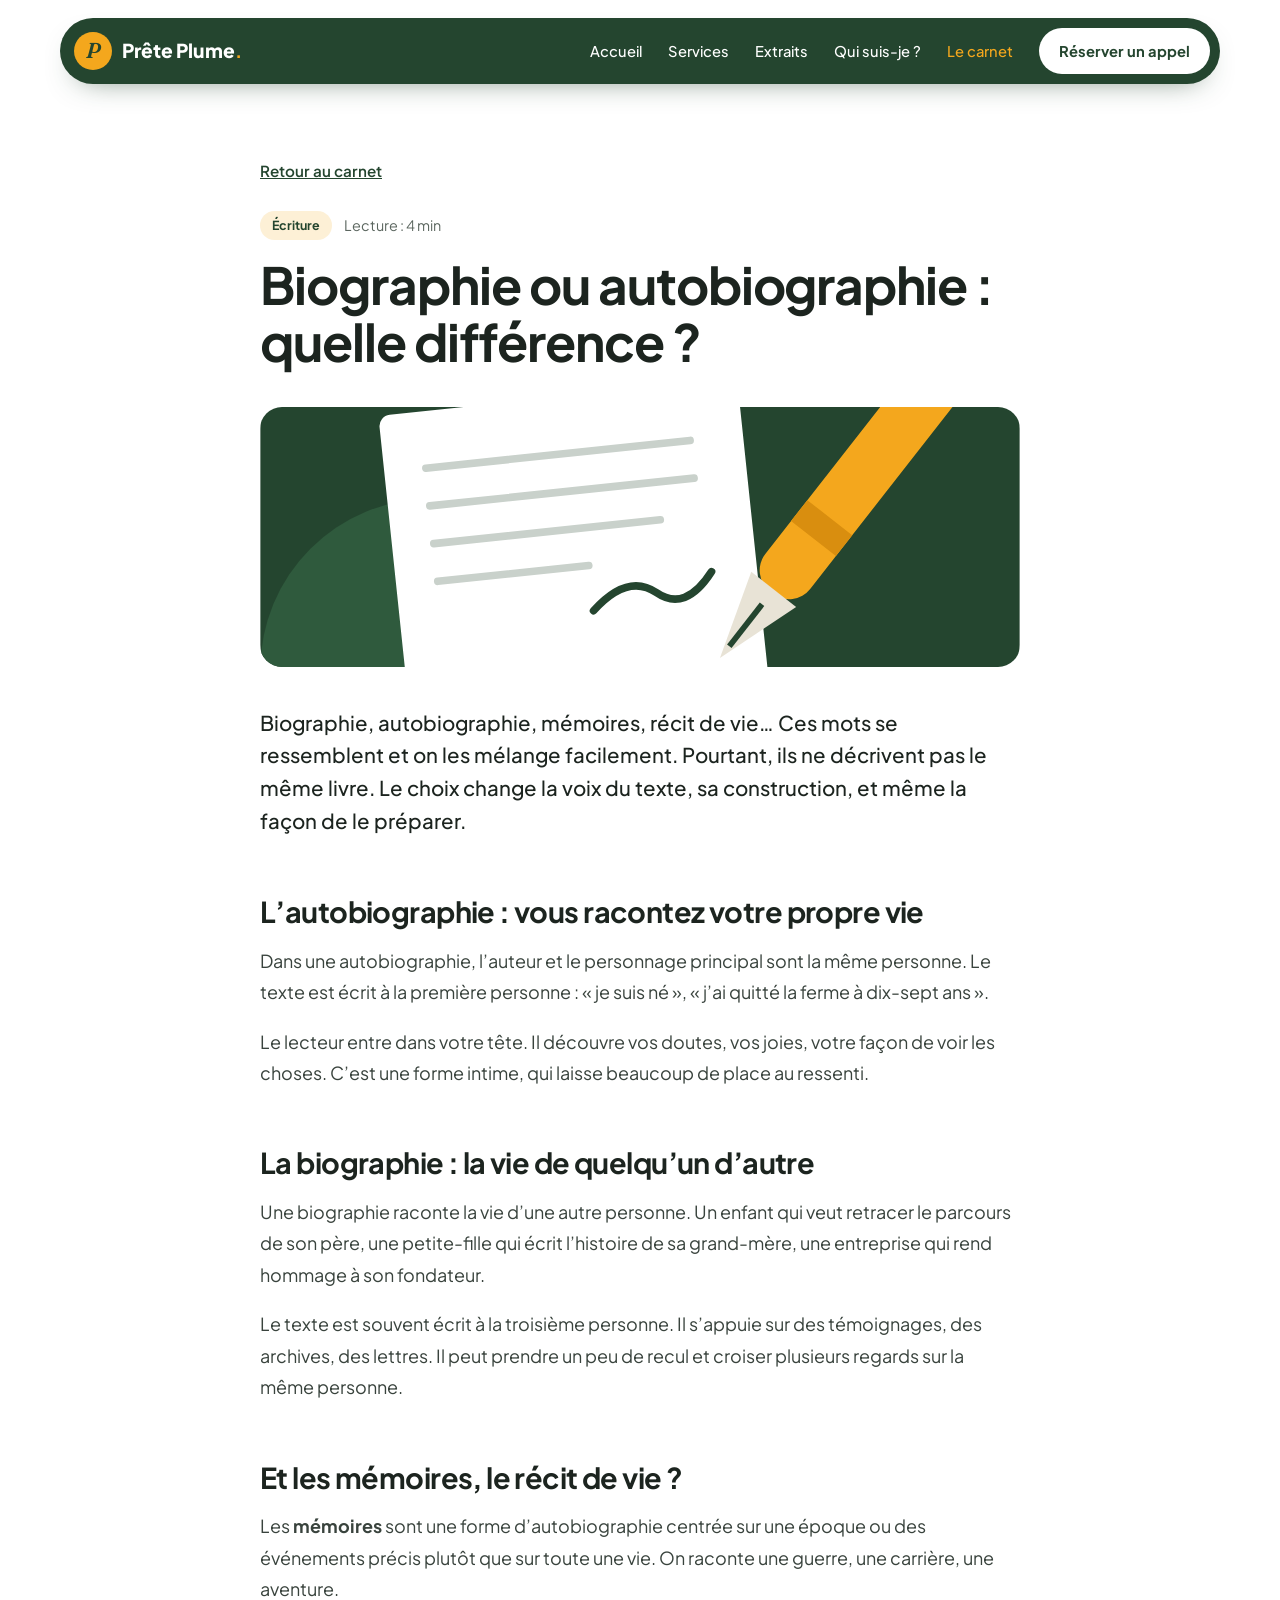
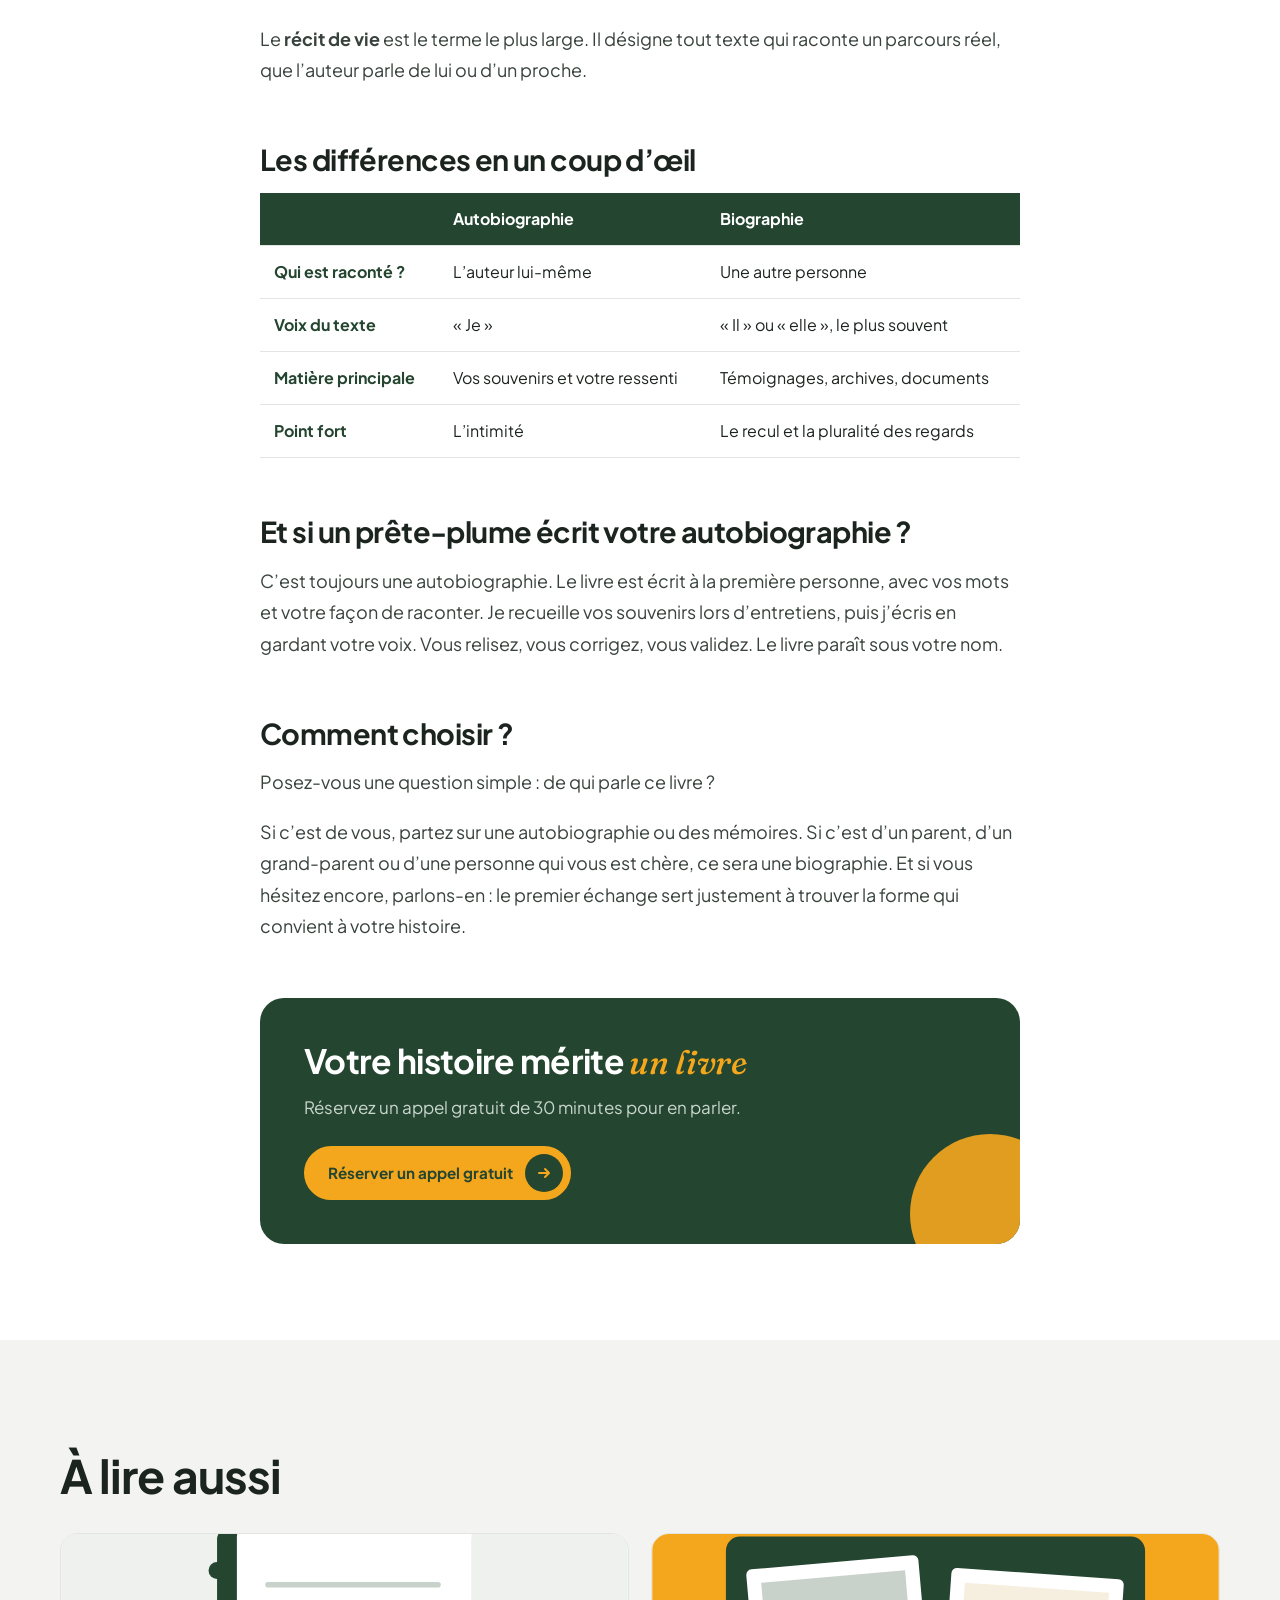
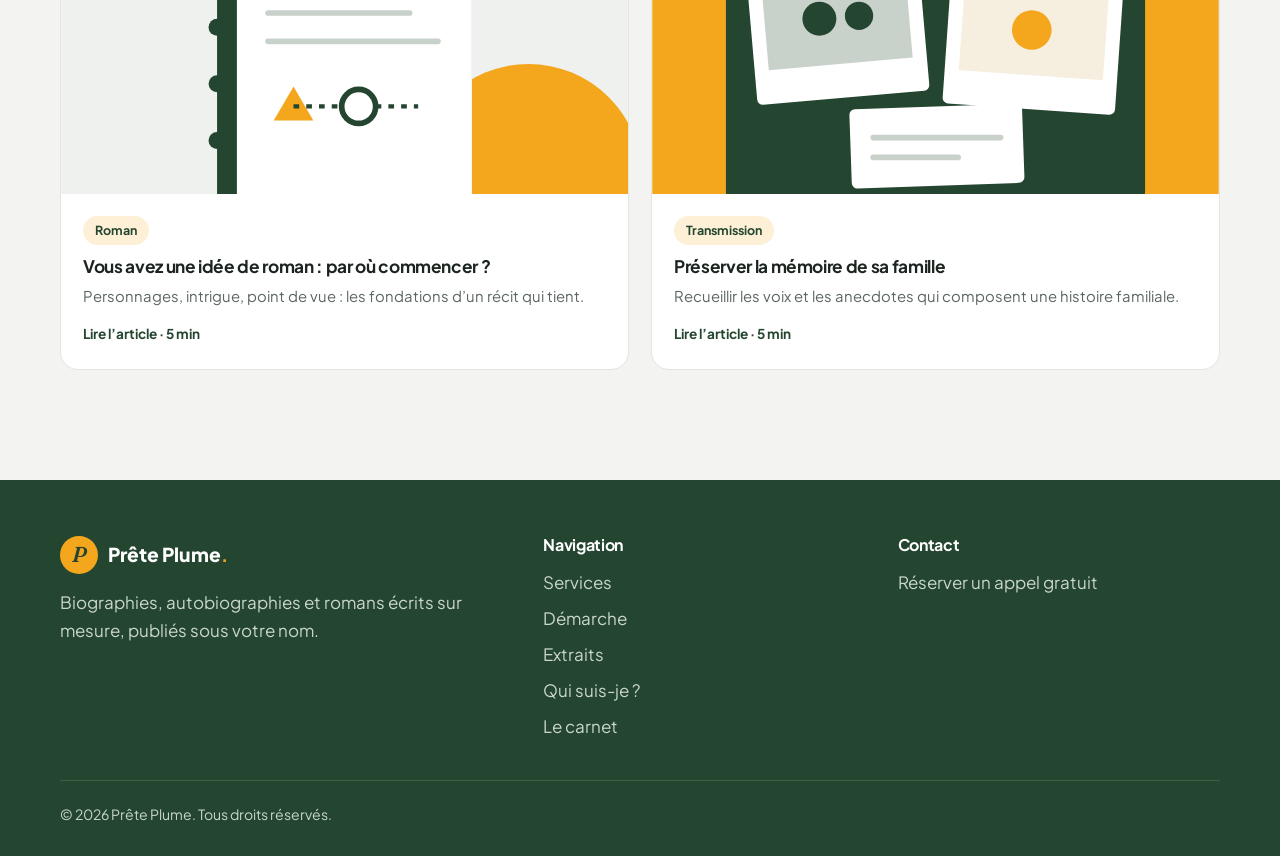
==== commit 83db3a07: "Remplacer le formulaire de contact par la réservation d'un appel Calendly - Calendrier Calendly (app" ====
--- a/article-biographie-ou-autobiographie.html
+++ b/article-biographie-ou-autobiographie.html
@@ -22,7 +22,7 @@
         <a href="extraits.html">Extraits</a>
         <a href="qui-suis-je.html">Qui suis-je ?</a>
         <a href="blog.html" aria-current="page">Le carnet</a>
-        <a class="bouton-nav" href="index.html#contact">Me contacter</a>
+        <a class="bouton-nav" href="index.html#contact">Réserver un appel</a>
       </nav>
     </header>
   </div>
@@ -72,8 +72,8 @@
 </div>
       <aside class="lecture-appel" aria-label="Contact">
         <h2>Votre histoire mérite <span class="accent">un livre</span></h2>
-        <p>Parlons de votre projet. Le premier échange est sans engagement.</p>
-        <a class="bouton bouton-jaune" href="index.html#contact">Raconter mon projet <span class="rond" aria-hidden="true"><svg viewBox="0 0 16 16" fill="none" stroke="currentColor" stroke-width="2" stroke-linecap="round" stroke-linejoin="round"><path d="M3 8h10M9 4l4 4-4 4"/></svg></span></a>
+        <p>Réservez un appel gratuit de 30 minutes pour en parler.</p>
+        <a class="bouton bouton-jaune" href="index.html#contact">Réserver un appel gratuit <span class="rond" aria-hidden="true"><svg viewBox="0 0 16 16" fill="none" stroke="currentColor" stroke-width="2" stroke-linecap="round" stroke-linejoin="round"><path d="M3 8h10M9 4l4 4-4 4"/></svg></span></a>
       </aside>
     </article>
     <section class="section lecture-suite" aria-labelledby="a-lire">
@@ -98,7 +98,7 @@
       </div>
       <div>
         <h3>Contact</h3>
-        <ul><li><a href="index.html#contact">Raconter mon projet</a></li></ul>
+        <ul><li><a href="index.html#contact">Réserver un appel gratuit</a></li></ul>
       </div>
     </div>
     <p class="pied-bas">© <span class="annee"></span> Prête Plume. Tous droits réservés.</p>
--- a/styles.css
+++ b/styles.css
@@ -436,3 +436,82 @@
   .page-livre { transition: none; }
   .page-livre:hover { transform: none; }
 }
+
+/* Formules */
+
+.formules { background: var(--blanc); }
+.formules-grille { display: grid; grid-template-columns: repeat(3, 1fr); gap: 22px; align-items: stretch; }
+.formule { display: flex; flex-direction: column; padding: 32px 28px; border-radius: 22px; background: var(--gris); border: 1px solid var(--filet); }
+.formule h3 { font-size: 1.45rem; }
+.formule-sous { color: var(--texte); margin: 8px 0 18px; }
+.formule-prix { font: italic 500 2rem/1 var(--serif); color: var(--vert); margin: 0 0 22px; padding-bottom: 22px; border-bottom: 1px solid var(--filet); }
+.formule-liste { list-style: none; padding: 0; margin: 0 0 28px; display: grid; gap: 10px; font-size: .95rem; }
+.formule-liste li { display: flex; gap: 10px; align-items: flex-start; }
+.formule-liste li::before { content: "✓"; flex: none; display: grid; place-items: center; width: 22px; height: 22px; border-radius: 50%; background: var(--jaune); color: var(--vert); font-weight: 800; font-size: .75rem; margin-top: 2px; }
+.formule .bouton { margin-top: auto; align-self: flex-start; }
+.formule-vedette { background: var(--vert); color: var(--blanc); border-color: var(--vert); transform: translateY(-10px); box-shadow: 0 30px 50px -30px rgba(36, 69, 47, .8); }
+.formule-vedette .formule-sous, .formule-vedette .formule-liste { color: #c9d6cd; }
+.formule-vedette .formule-prix { color: var(--jaune); border-color: #3b6047; }
+
+/* Citation mise en avant */
+
+.citation { background: var(--jaune); padding: clamp(56px, 8vw, 96px) 0; position: relative; overflow: hidden; }
+.citation .conteneur { position: relative; max-width: 900px; text-align: center; }
+.citation-guillemet { position: absolute; left: 50%; top: -.35em; transform: translateX(-50%); font: italic 500 12rem/1 var(--serif); color: var(--vert); opacity: .15; pointer-events: none; }
+.citation blockquote { margin: 0; position: relative; }
+.citation blockquote p { font: italic 500 clamp(1.5rem, 3.2vw, 2.3rem)/1.35 var(--serif); color: var(--vert); margin: 0 0 24px; }
+.citation footer { font-size: .95rem; color: var(--vert); }
+
+/* Réalisations */
+
+.realisations { background: var(--blanc); }
+.realisations-grille { display: grid; grid-template-columns: repeat(5, 1fr); gap: 18px; }
+.realisation { padding: 26px 22px; border-radius: 18px; background: var(--gris); border: 1px solid var(--filet); }
+.realisation-icone { display: grid; place-items: center; width: 52px; height: 52px; border-radius: 14px; background: var(--vert); color: var(--jaune); margin-bottom: 18px; }
+.realisation-icone svg { width: 26px; height: 26px; }
+.realisation h3 { font-size: 1.08rem; margin-bottom: 8px; }
+.realisation p { color: var(--texte); font-size: .93rem; margin: 0; }
+.realisation-chiffre { background: var(--jaune); border-color: var(--jaune); display: flex; flex-direction: column; justify-content: center; }
+.realisation-chiffre strong { font: italic 500 3.6rem/1 var(--serif); color: var(--vert); }
+.realisation-chiffre span { color: var(--vert); font-weight: 600; margin: 8px 0 14px; }
+.realisation-chiffre a { color: var(--vert); font-weight: 700; }
+
+/* Lettre d'information */
+
+.lettre { padding: 0 0 clamp(64px, 9vw, 110px); }
+.lettre-boite { display: grid; grid-template-columns: 1fr 1fr; gap: 32px; align-items: center; padding: clamp(32px, 5vw, 52px); border-radius: 28px; background: var(--vert); color: var(--blanc); position: relative; overflow: hidden; }
+.lettre-boite::before { content: ""; position: absolute; left: -70px; bottom: -70px; width: 200px; height: 200px; border-radius: 50%; border: 2px dashed rgba(244, 167, 29, .5); }
+.lettre-boite h2 { font-size: clamp(1.6rem, 3vw, 2.2rem); }
+.lettre-boite p { color: #c9d6cd; margin: 12px 0 0; }
+.lettre-formulaire { display: flex; flex-wrap: wrap; gap: 12px; position: relative; }
+.lettre-formulaire input[type="email"] { flex: 1 1 220px; border-radius: 999px; border-color: transparent; background: var(--blanc); padding: 15px 20px; }
+.lettre-formulaire .statut { flex-basis: 100%; margin: 0; }
+.lettre-formulaire .statut.envoye { color: var(--jaune); }
+.lettre-formulaire .statut.erreur { color: #ffb4a8; }
+
+@media (max-width: 1000px) {
+  .realisations-grille { grid-template-columns: repeat(2, 1fr); }
+}
+
+@media (max-width: 860px) {
+  .formules-grille, .lettre-boite { grid-template-columns: 1fr; }
+  .formule-vedette { transform: none; }
+}
+
+@media (max-width: 560px) {
+  .realisations-grille { grid-template-columns: 1fr; }
+  .citation-guillemet { font-size: 8rem; }
+}
+.lettre-formulaire .bouton { padding: 15px 28px; justify-content: center; }
+@media (max-width: 560px) { .lettre-formulaire .bouton { flex: 1 1 100%; } }
+
+/* Réservation d'un appel (Calendly) */
+
+.reservation { display: flex; flex-direction: column; padding: 12px; min-width: 0; }
+.calendly-inline-widget { min-width: 280px; height: 700px; }
+.reservation-secours { margin: 8px 0 4px; text-align: center; font-size: .9rem; color: var(--texte); }
+.reservation-secours a { color: var(--vert); font-weight: 700; }
+
+@media (max-width: 860px) {
+  .calendly-inline-widget { height: 1000px; }
+}
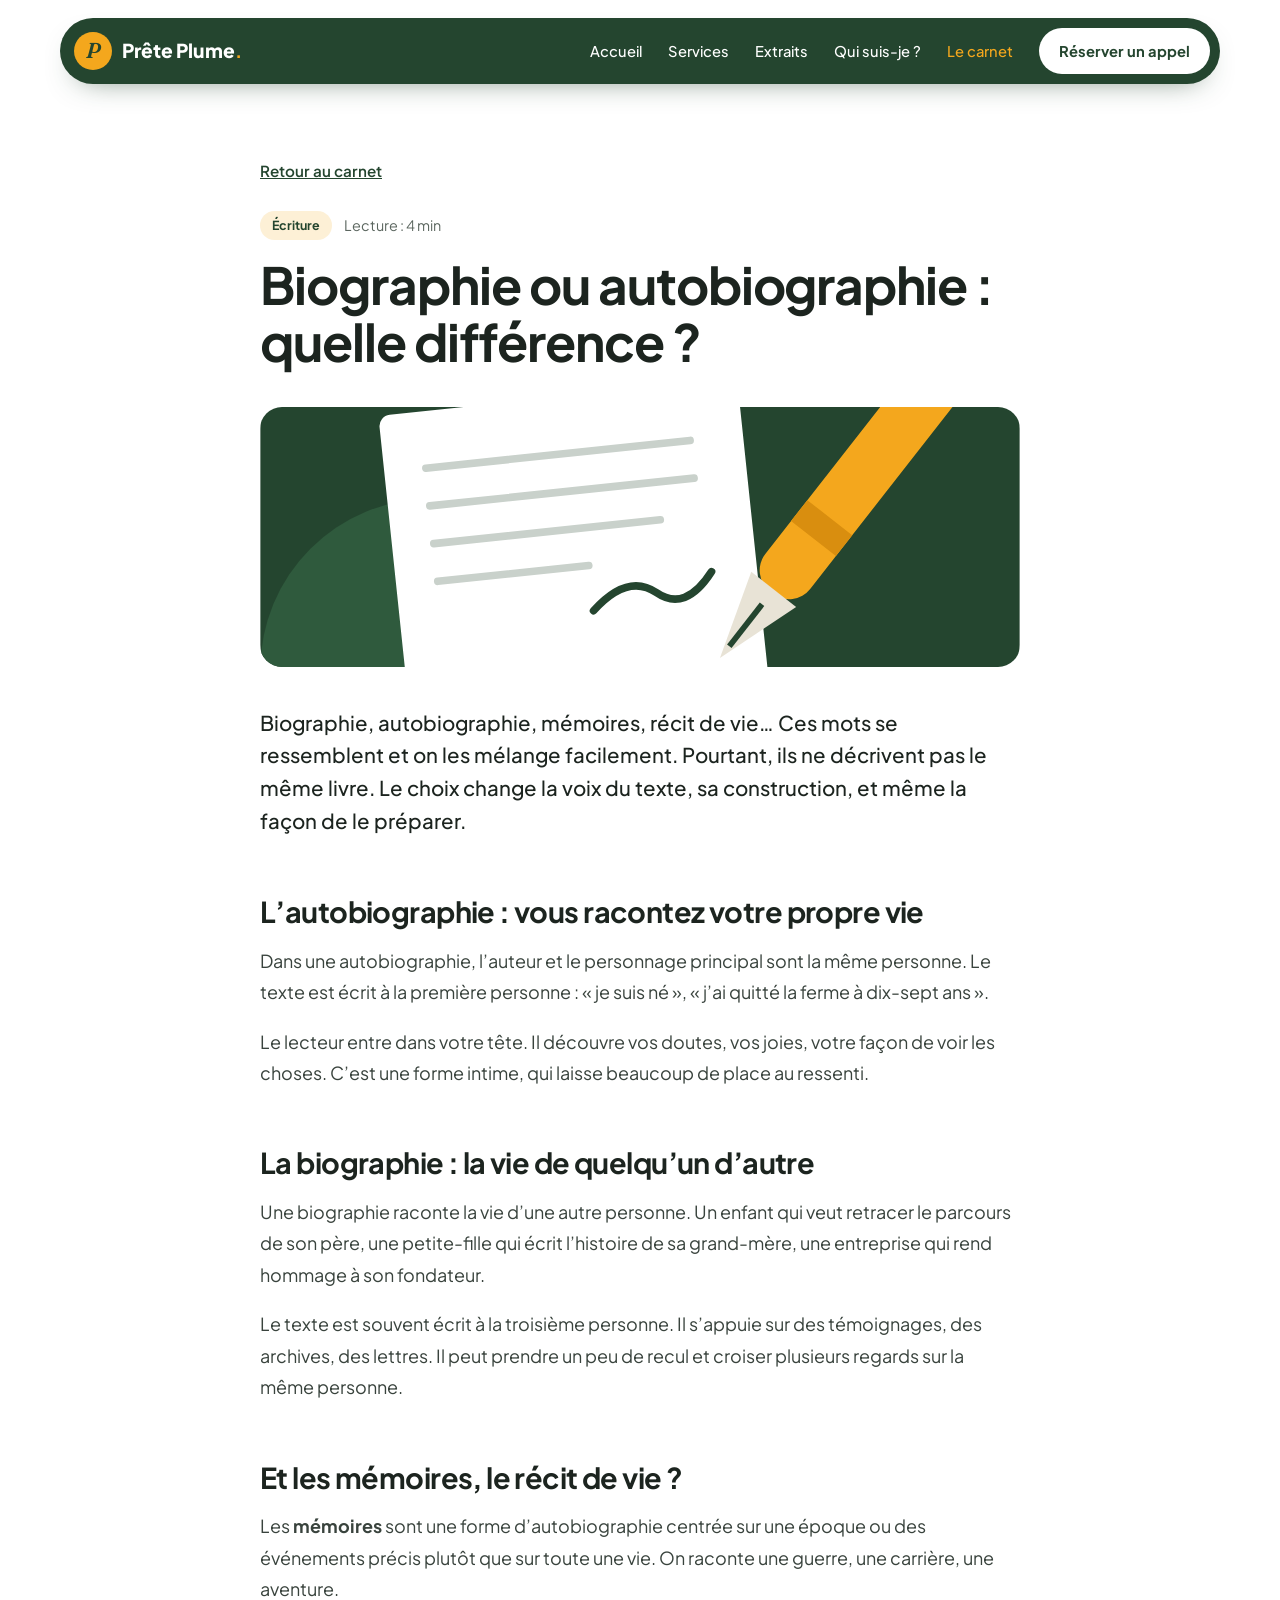
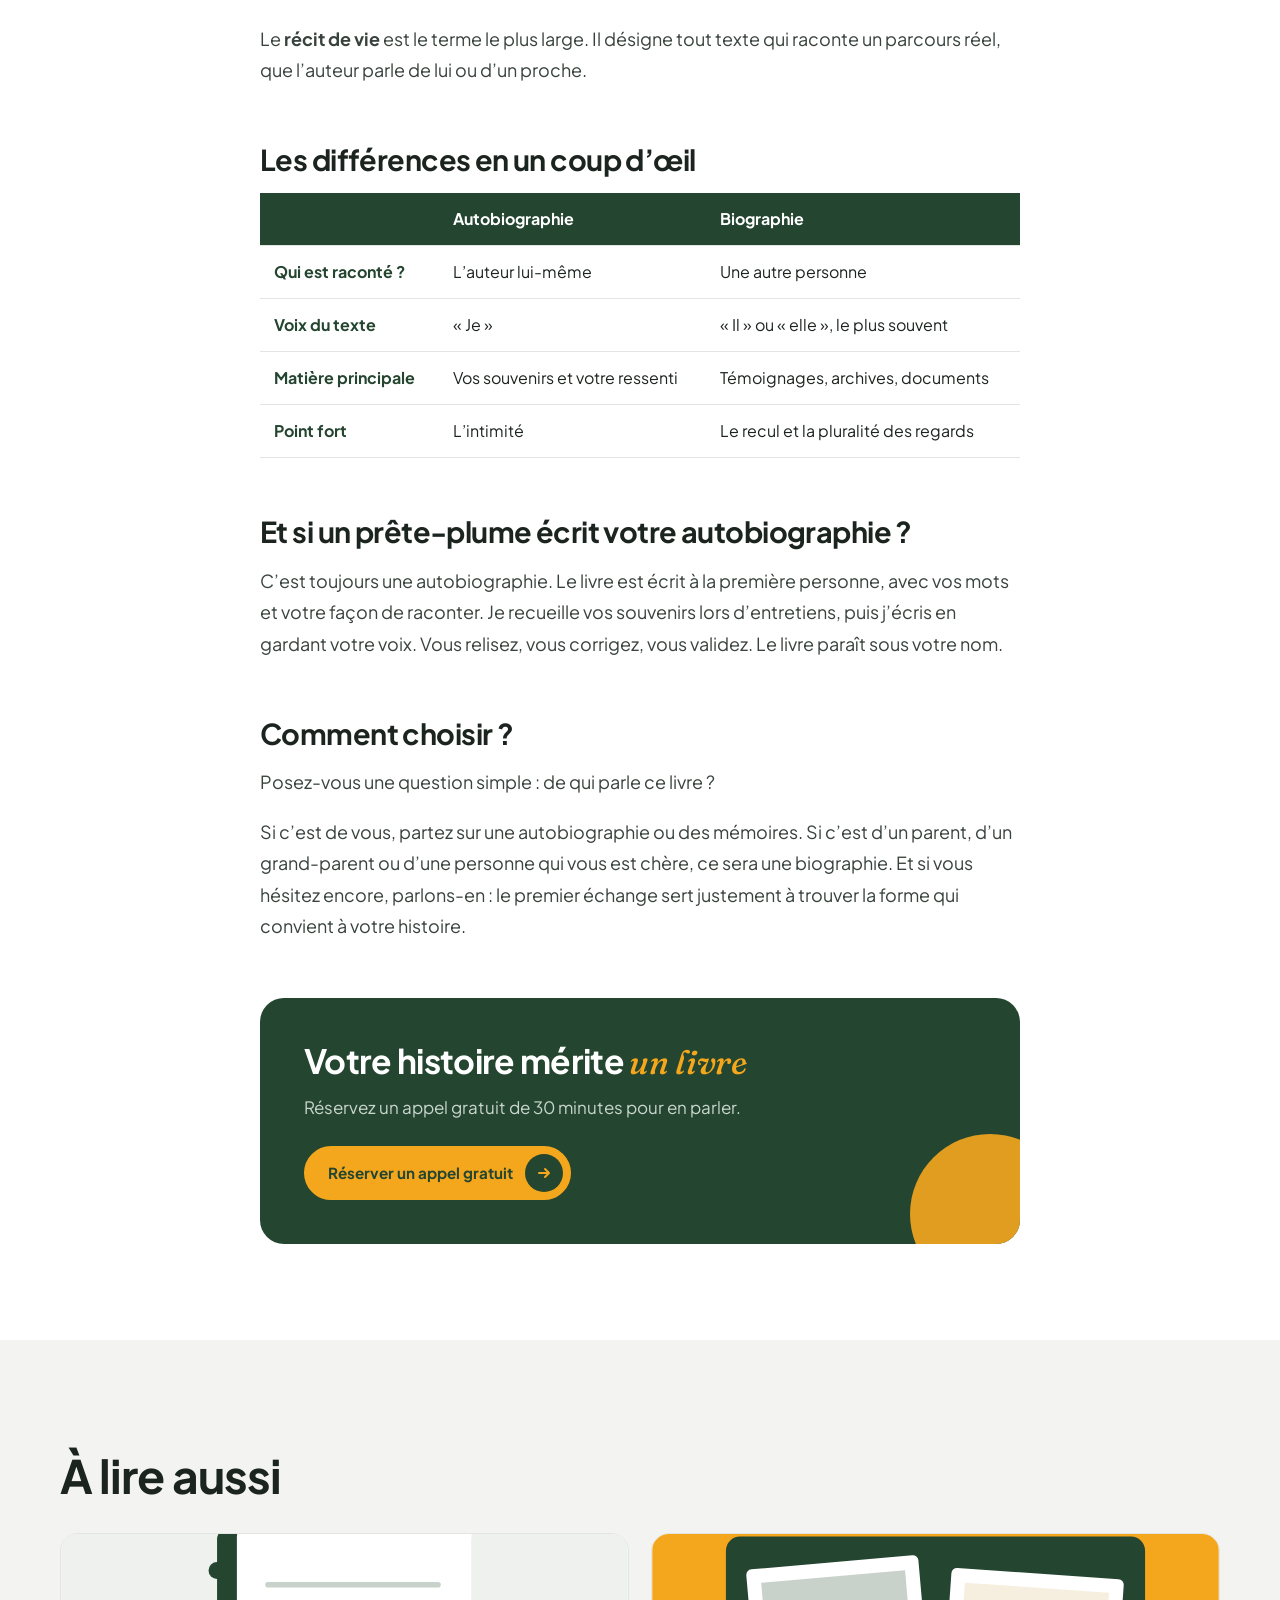
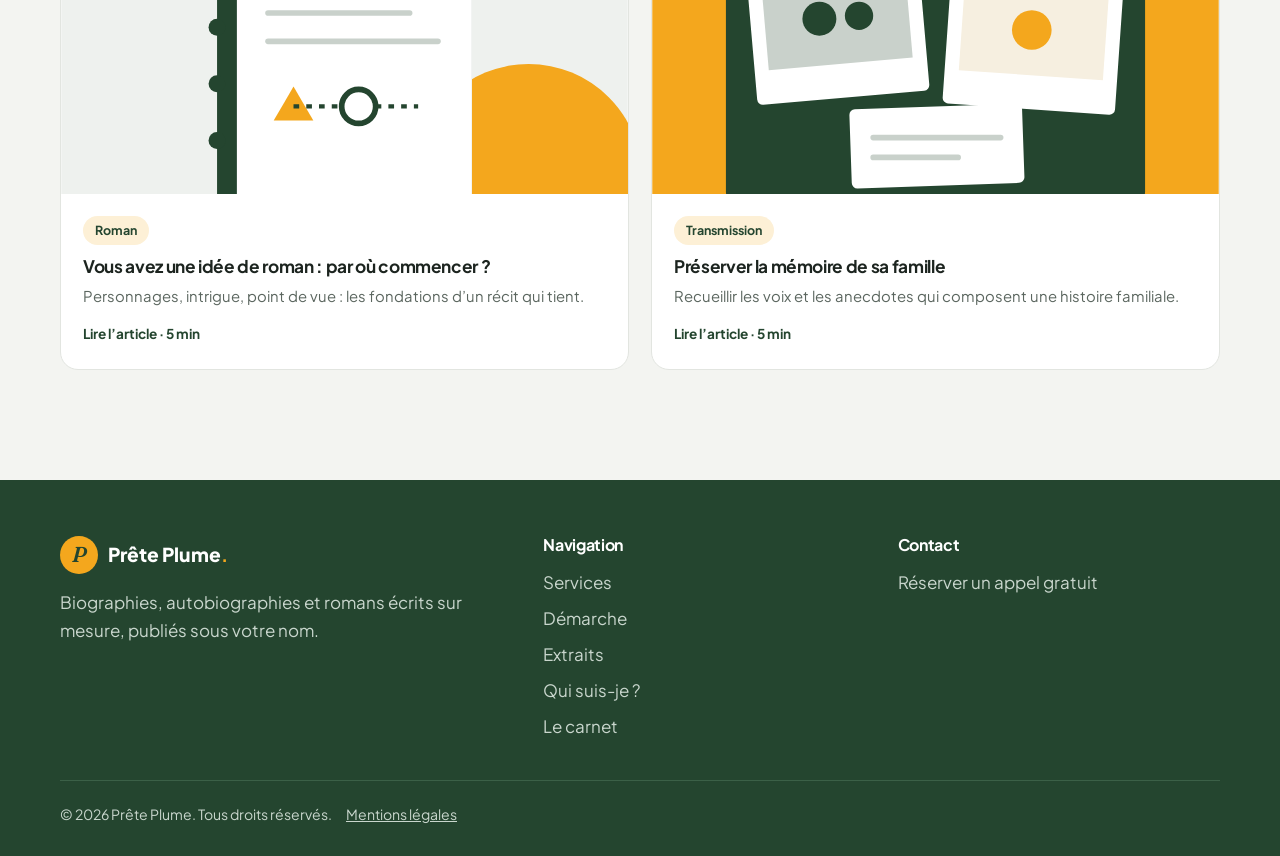
==== commit 4693aca4: "Mentions légales et politique de confidentialité (à compléter) - Page mentions-legales.html : éditeu" ====
--- a/article-biographie-ou-autobiographie.html
+++ b/article-biographie-ou-autobiographie.html
@@ -101,7 +101,7 @@
         <ul><li><a href="index.html#contact">Réserver un appel gratuit</a></li></ul>
       </div>
     </div>
-    <p class="pied-bas">© <span class="annee"></span> Prête Plume. Tous droits réservés.</p>
+    <p class="pied-bas">© <span class="annee"></span> Prête Plume. Tous droits réservés. <a href="mentions-legales.html">Mentions légales</a></p>
   </footer>
   <script src="script.js"></script>
 </body>
--- a/styles.css
+++ b/styles.css
@@ -515,3 +515,16 @@
 @media (max-width: 860px) {
   .calendly-inline-widget { height: 1000px; }
 }
+
+/* Article illustré par un visuel carré */
+
+.lecture-image-carree { aspect-ratio: 1; width: 100%; height: auto; max-width: 560px; margin-inline: auto; display: block; box-shadow: 0 30px 60px -36px rgba(28, 36, 31, .45); }
+.article img.vignette-carree { object-position: center 18%; }
+
+/* Mentions légales */
+
+.legal .lecture-corps h3 { font-size: 1.15rem; margin: 1.6em 0 .5em; }
+.legal .lecture-corps a { color: var(--vert); font-weight: 600; }
+.a-completer { background: #fdf0d6; color: #8a4b00; padding: 0 .3em; border-radius: 4px; font-weight: 600; }
+.pied-bas a { margin-left: 12px; text-decoration: underline; }
+.lettre-boite p a { color: var(--jaune); }
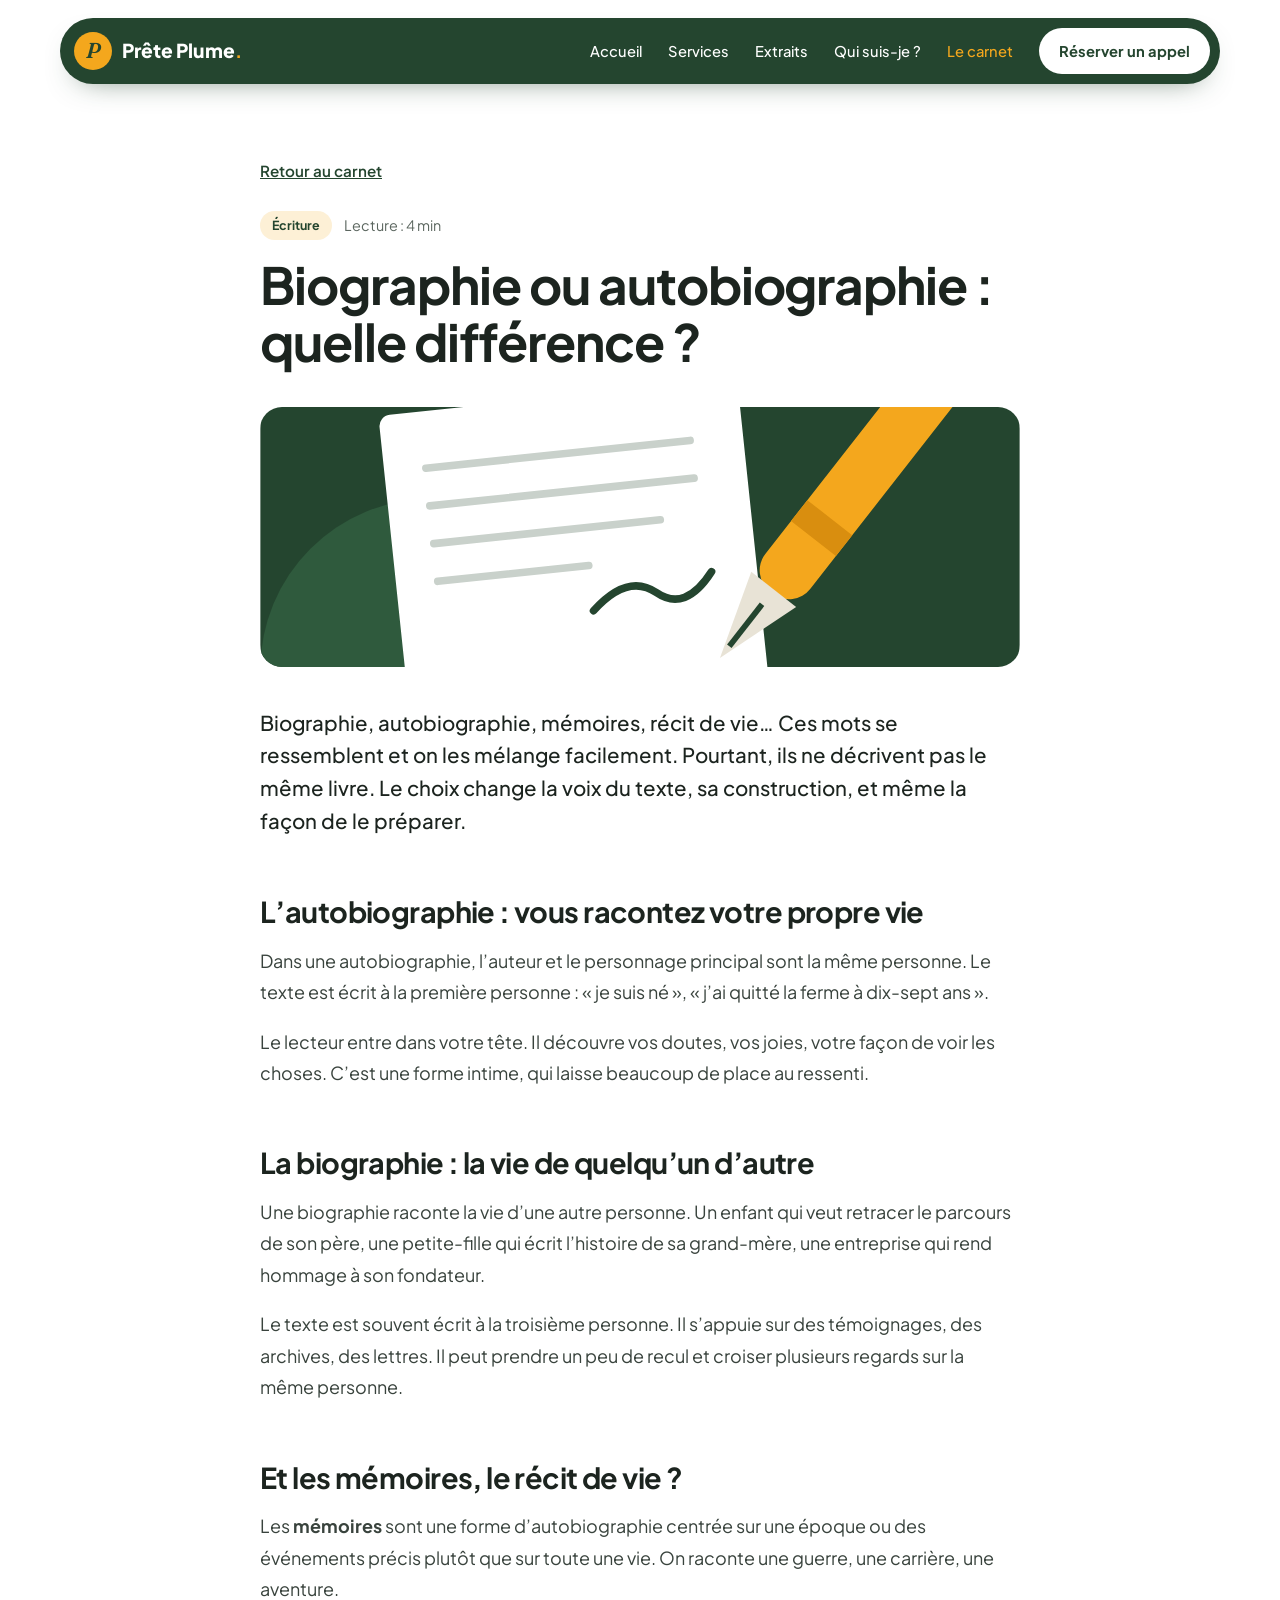
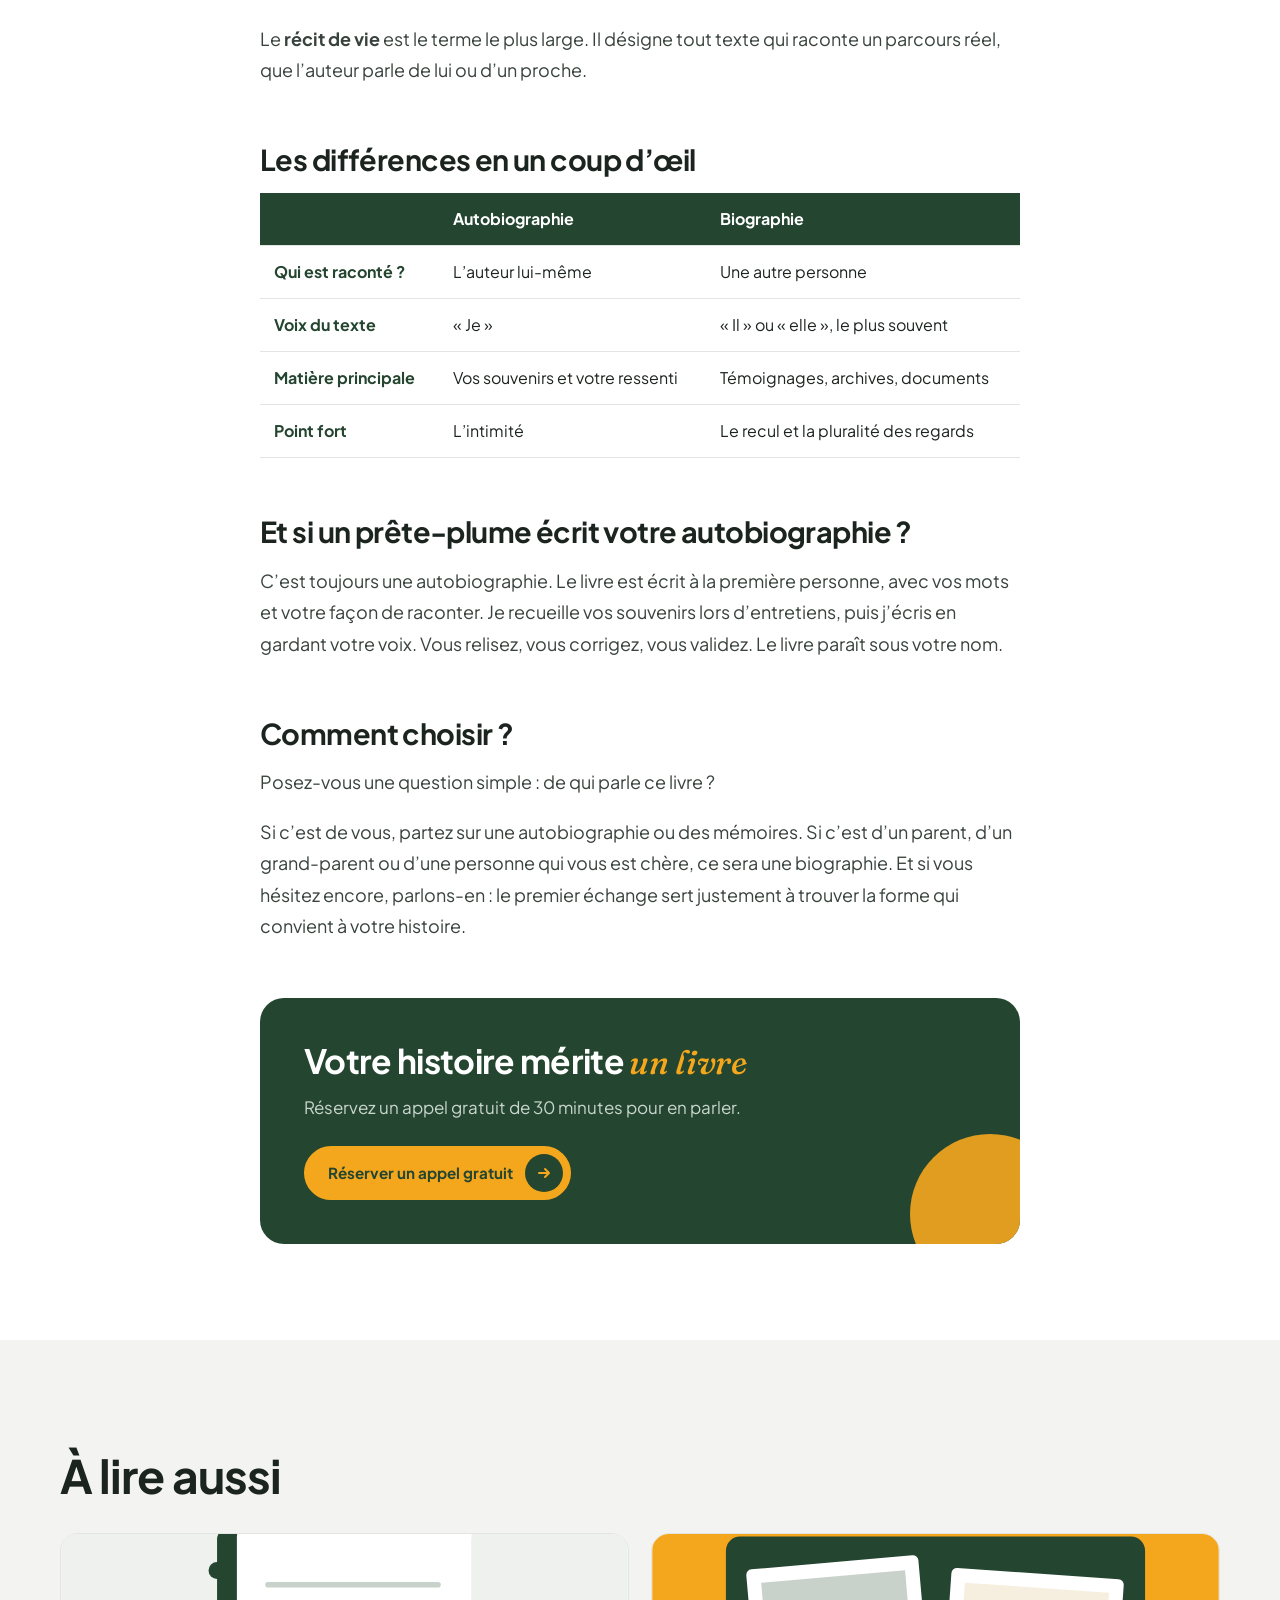
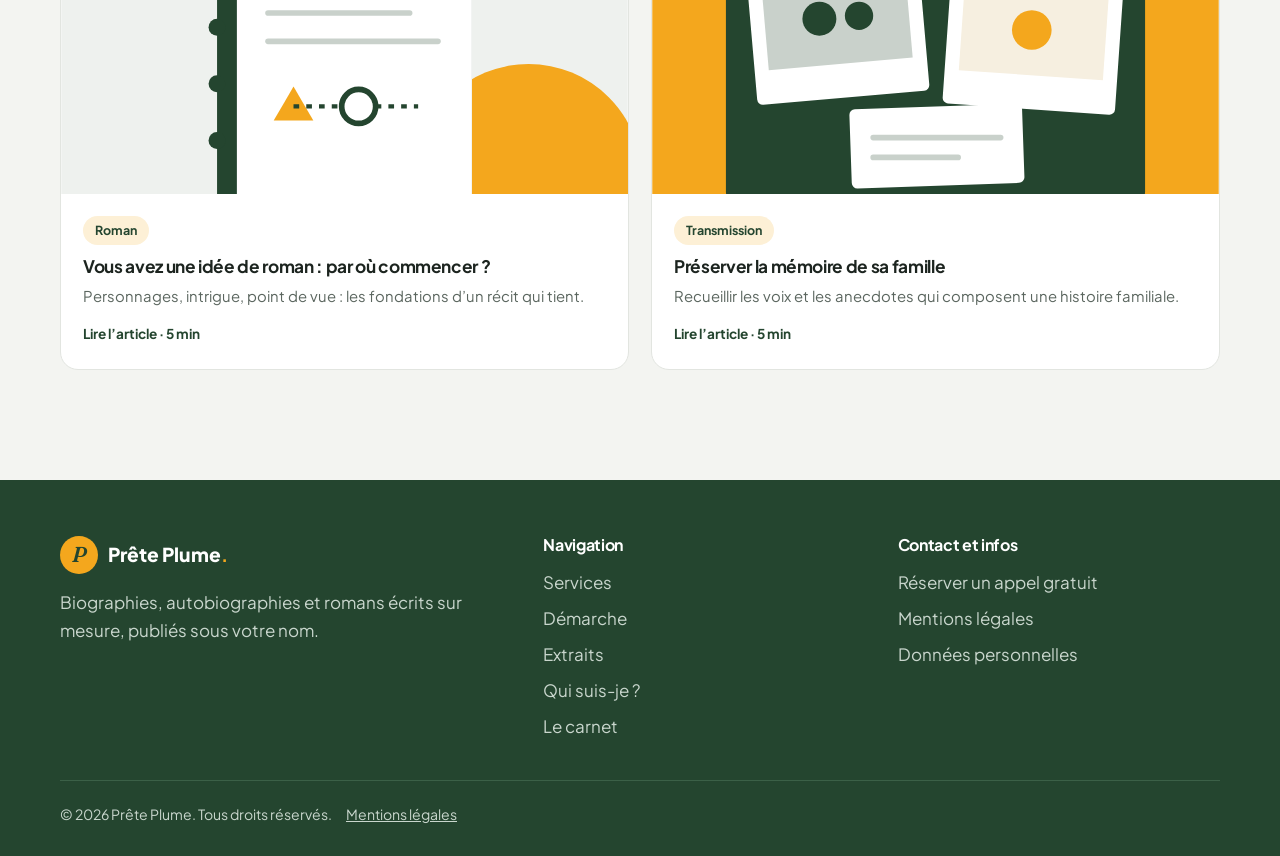
==== commit 91b41e0a: "Pied de page : liens Mentions légales et Données personnelles plus visibles Co-Authored-By: Claude O" ====
--- a/article-biographie-ou-autobiographie.html
+++ b/article-biographie-ou-autobiographie.html
@@ -97,8 +97,8 @@
         <ul><li><a href="index.html#services">Services</a></li><li><a href="index.html#demarche">Démarche</a></li><li><a href="extraits.html">Extraits</a></li><li><a href="qui-suis-je.html">Qui suis-je ?</a></li><li><a href="blog.html">Le carnet</a></li></ul>
       </div>
       <div>
-        <h3>Contact</h3>
-        <ul><li><a href="index.html#contact">Réserver un appel gratuit</a></li></ul>
+        <h3>Contact et infos</h3>
+        <ul><li><a href="index.html#contact">Réserver un appel gratuit</a></li><li><a href="mentions-legales.html">Mentions légales</a></li><li><a href="mentions-legales.html#donnees">Données personnelles</a></li></ul>
       </div>
     </div>
     <p class="pied-bas">© <span class="annee"></span> Prête Plume. Tous droits réservés. <a href="mentions-legales.html">Mentions légales</a></p>
